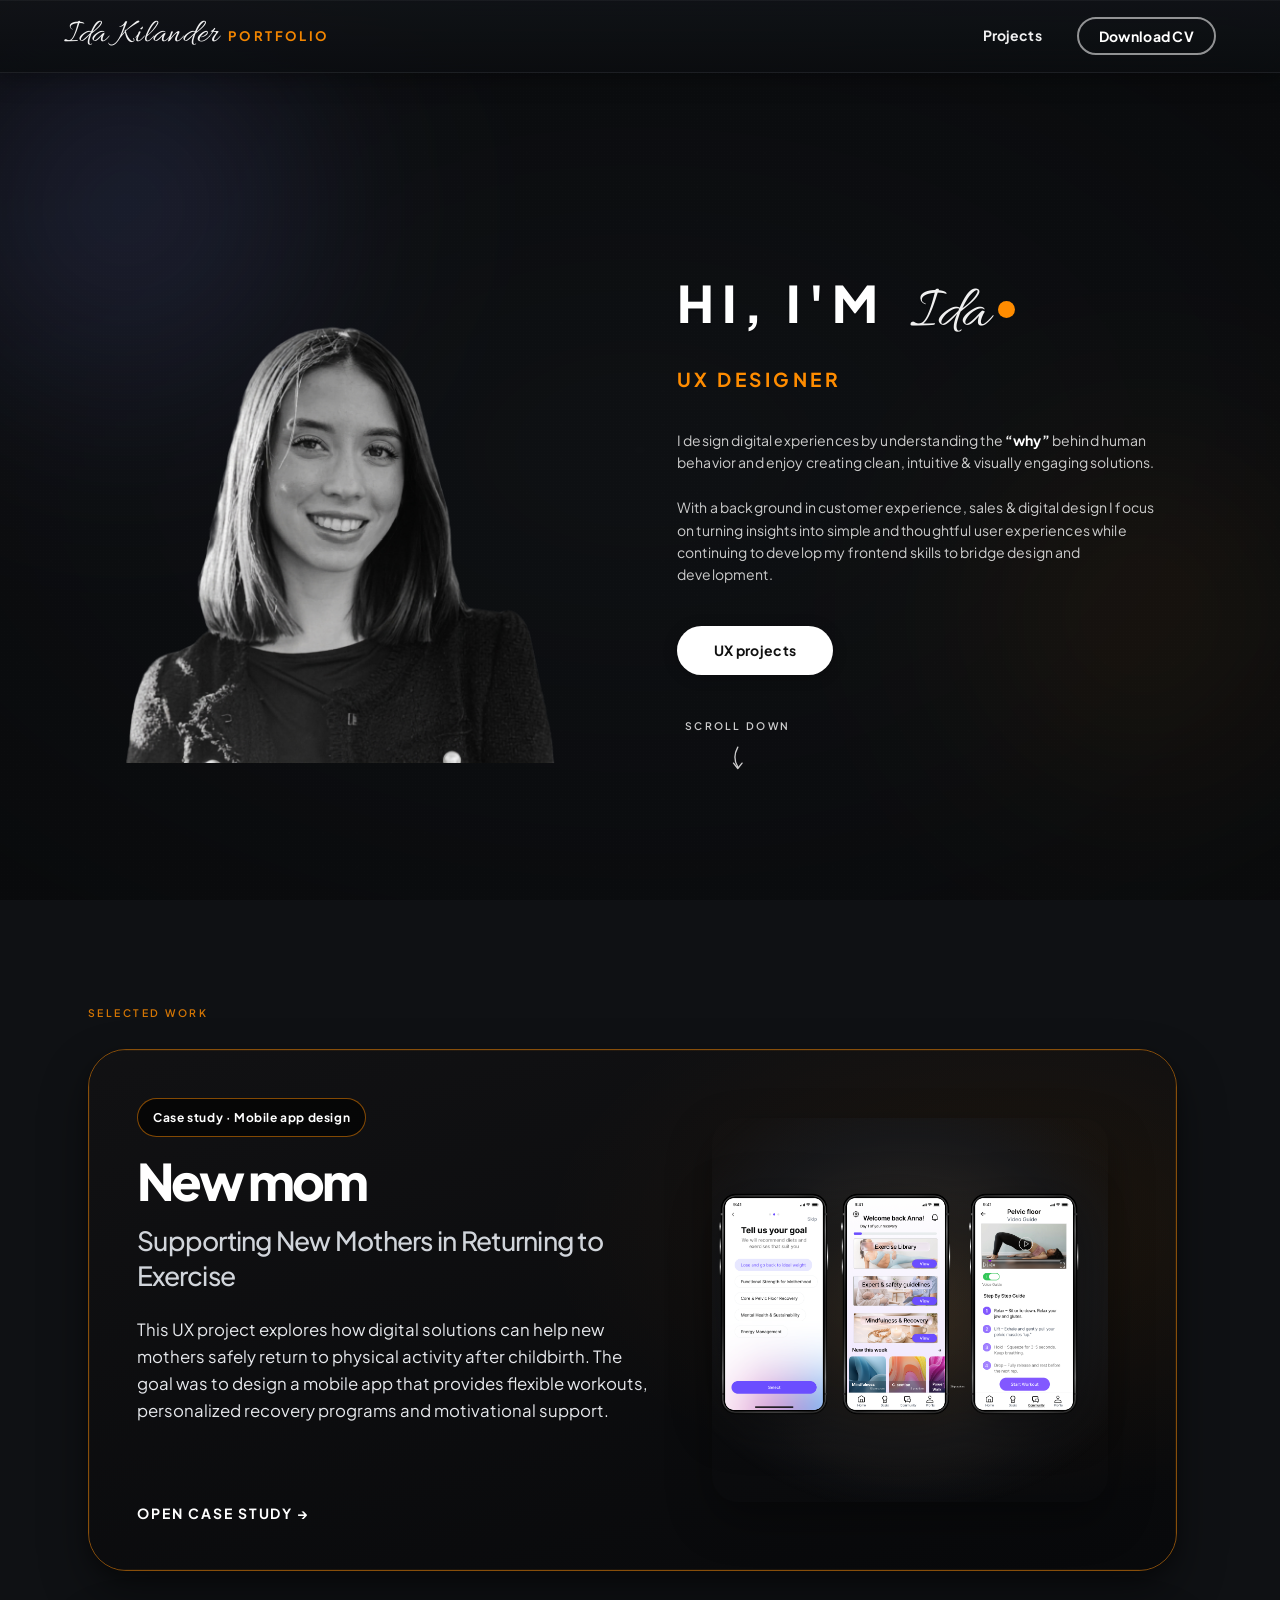
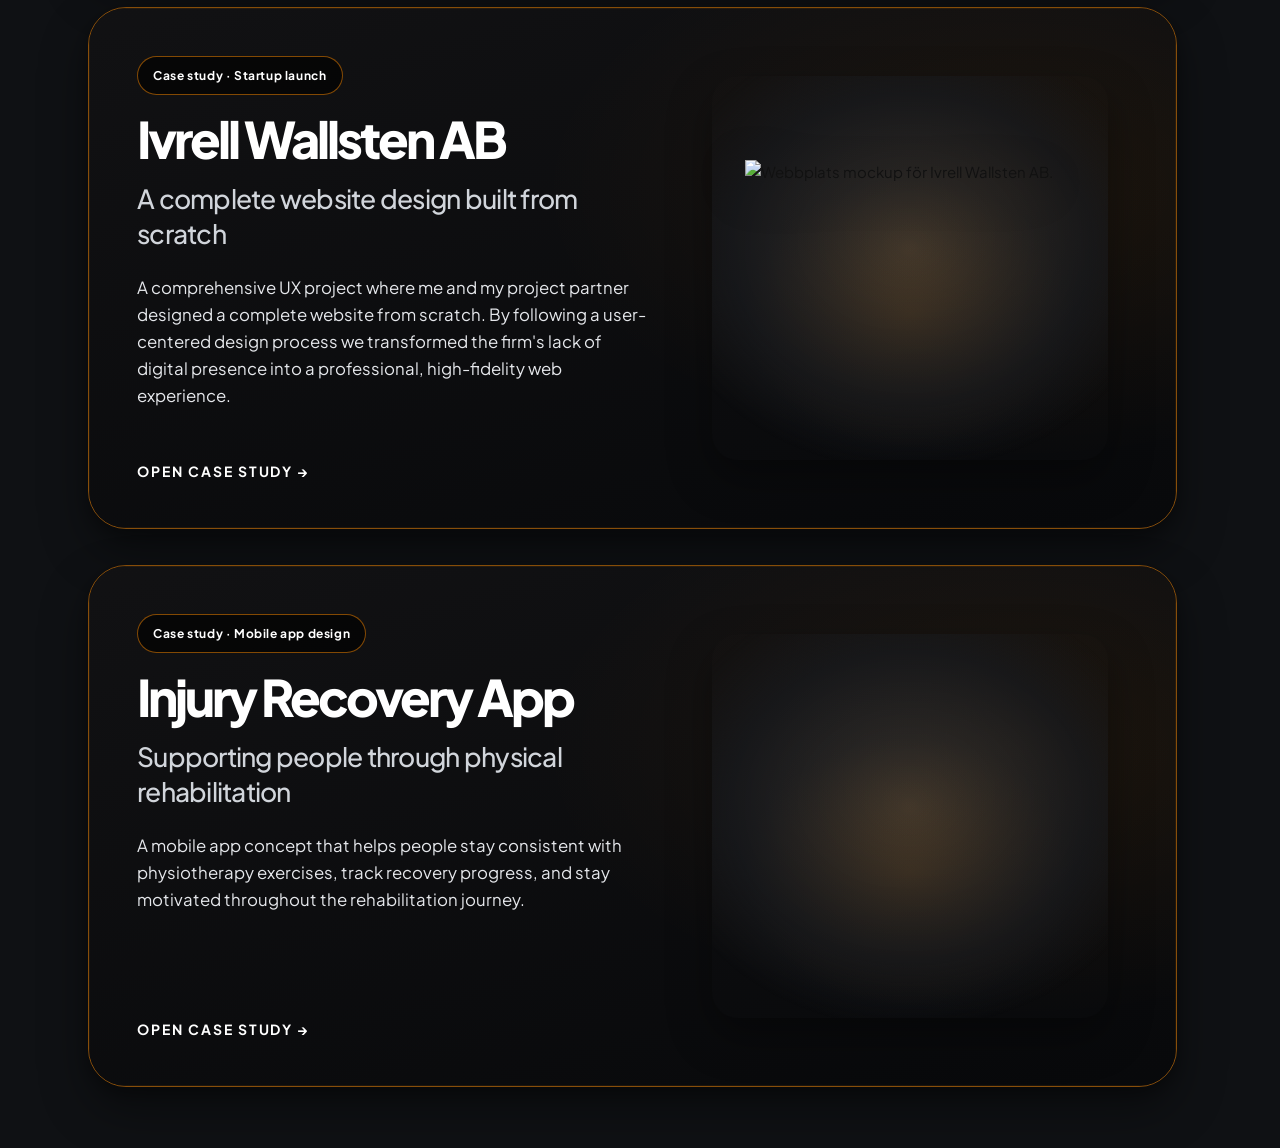
==== homepage.html @ 6184944e "Initial portfolio for GitHub Pages. Dark homepage with case studies (New Mom, Ivrell, Injury), mobil" ====
<!DOCTYPE html>
<html lang="sv" class="page-homepage">
<head>
  <meta charset="UTF-8" />
  <meta
    name="viewport"
    content="width=device-width, initial-scale=1, viewport-fit=cover"
  />
  <title>Ida Kilander — Portfolio</title>
  <link rel="preconnect" href="https://fonts.googleapis.com" />
  <link rel="preconnect" href="https://fonts.gstatic.com" crossorigin />
  <link
    href="https://fonts.googleapis.com/css2?family=Allura&family=Plus+Jakarta+Sans:ital,wght@0,400;0,500;0,600;0,700;0,800;1,400&display=swap"
    rel="stylesheet"
  />
  <style>
    :root {
      --font-sans: "Plus Jakarta Sans", system-ui, sans-serif;
      --font-script-name: "Allura", "Segoe Script", cursive;
      --signature-ink: rgba(255, 255, 255, 0.94);
      --bg-deep: #0f1114;
      --bg-panel: #14181f;
      --text: #f8fafc;
      --text-body: #cccccc;
      --text-on-dark: #e5e7eb;
      --text-on-dark-muted: #d1d5db;
      --text-muted: #b3b3b3;
      --border-subtle: rgba(255, 255, 255, 0.08);
      --accent: #818cf8;
      --accent-hover: #6366f1;
      --accent-active: #4f46e5;
      --accent-warm: #ff8c00;
      --accent-warm-rgb: 255, 140, 0;
      --accent-warm-07: rgba(var(--accent-warm-rgb), 0.07);
      --accent-warm-08: rgba(var(--accent-warm-rgb), 0.08);
      --accent-warm-12: rgba(var(--accent-warm-rgb), 0.12);
      --accent-warm-14: rgba(var(--accent-warm-rgb), 0.14);
      --accent-warm-18: rgba(var(--accent-warm-rgb), 0.18);
      --accent-warm-22: rgba(var(--accent-warm-rgb), 0.22);
      --accent-warm-25: rgba(var(--accent-warm-rgb), 0.25);
      --accent-warm-28: rgba(var(--accent-warm-rgb), 0.28);
      --accent-warm-35: rgba(var(--accent-warm-rgb), 0.35);
      --accent-warm-50: rgba(var(--accent-warm-rgb), 0.5);
      --accent-warm-55: rgba(var(--accent-warm-rgb), 0.55);
      --accent-warm-65: rgba(var(--accent-warm-rgb), 0.65);
      --accent-warm-82: rgba(var(--accent-warm-rgb), 0.82);
      --accent-warm-85: rgba(var(--accent-warm-rgb), 0.85);
      --accent-warm-92: rgba(var(--accent-warm-rgb), 0.92);
      --accent-warm-95: rgba(var(--accent-warm-rgb), 0.95);
      --nav-accent: rgba(255, 255, 255, 0.94);
      --nav-accent-hover: var(--accent-warm);
      --nav-accent-active: var(--accent-warm);
      --nav-accent-glow: var(--accent-warm-55);
      --mega-text: rgba(255, 255, 255, 0.04);
      --mega-stroke: rgba(255, 255, 255, 0.09);
      --name-size: clamp(2rem, 4.2vw, 3.15rem);
      --role-size: clamp(0.95rem, 1.65vw, 1.2rem);
      --focus-ring: var(--accent-warm);
      --focus-ring-offset: 3px;
      --page-max-width: 1440px;
      --hero-inner-max: 1200px;
      --ui-control-fs: clamp(0.875rem, 1vw, 0.9375rem);
      --ui-control-lh: 1.3;
      --ease-premium: cubic-bezier(0.25, 1, 0.5, 1);
      --transition-premium: 0.4s var(--ease-premium);
      --hero-space-title-role: clamp(1rem, 2.2vh, 1.35rem);
      --hero-space-role-body: clamp(1.75rem, 4vh, 2.5rem);
      --hero-space-body-cta: clamp(2rem, 4.5vh, 2.75rem);
      --hero-space-cta-scroll: clamp(1.75rem, 4vh, 2.35rem);
      --topbar-height: 6.5rem;
    }

    *,
    *::before,
    *::after {
      box-sizing: border-box;
    }

    * {
      font-family: var(--font-sans);
    }

    html {
      scroll-behavior: auto;
      scrollbar-gutter: stable;
      background-color: var(--bg-deep);
      overflow-x: hidden;
      -webkit-text-size-adjust: 100%;
      text-size-adjust: 100%;
    }

    img,
    picture,
    video {
      max-width: 100%;
      height: auto;
    }

    .visually-hidden {
      position: absolute;
      width: 1px;
      height: 1px;
      padding: 0;
      margin: -1px;
      overflow: hidden;
      clip: rect(0, 0, 0, 0);
      white-space: nowrap;
      border: 0;
    }

    .site-section--stub {
      min-height: 1px;
      scroll-margin-top: 1.25rem;
    }

    .site-section--stub + .site-section--stub {
      border-top: 1px solid rgba(var(--accent-warm-rgb), 0.28);
    }

    .projects-section {
      background: transparent;
      color: var(--text);
      margin-top: clamp(0.25rem, 1.5vw, 1rem);
      padding-block: clamp(0.75rem, 2vh, 1.35rem) clamp(1.75rem, 4vh, 2.75rem);
      padding-inline: 0;
      border-top: none;
      scroll-margin-top: var(--topbar-height);
      position: relative;
      z-index: 1;
      outline: none;
    }

    .projects-section:focus,
    .projects-section:focus-visible {
      outline: none;
      box-shadow: none;
    }

    .projects-section__intro {
      max-width: min(1120px, 100%);
      margin-inline: auto;
      margin-bottom: clamp(1.25rem, 2.5vw, 1.75rem);
      padding: 0;
      text-align: left;
      background: none;
      border: none;
    }

    .projects-section__label {
      margin: 0;
      font-family: var(--font-sans);
      font-size: clamp(0.65rem, 0.78vw, 0.72rem);
      font-weight: 600;
      letter-spacing: 0.24em;
      text-transform: uppercase;
      color: var(--accent-warm);
      opacity: 0.82;
    }

    .projects-section__summary {
      margin: 0;
      max-width: 36rem;
      font-family: var(--font-sans);
      font-size: clamp(0.875rem, 1.05vw, 0.98rem);
      font-weight: 400;
      line-height: 1.6;
      letter-spacing: 0.01em;
      color: var(--text-on-dark);
    }

    .projects-section__cards {
      display: flex;
      flex-direction: column;
      gap: clamp(1.5rem, 3vw, 2.25rem);
      max-width: min(1120px, 100%);
      margin-inline: auto;
    }

    .project-showcase {
      display: flex;
      width: 100%;
      max-width: none;
      margin-inline: 0;
      text-decoration: none;
      color: #111111;
      border-radius: 38px;
      overflow: hidden;
      box-sizing: border-box;
      border: 1px solid rgba(122, 31, 86, 0.22);
      box-shadow:
        0 6px 16px rgba(0, 0, 0, 0.28),
        0 22px 48px rgba(0, 0, 0, 0.38);
      transition:
        transform 0.28s ease,
        box-shadow 0.28s ease,
        border-color 0.28s ease;
    }

    .project-showcase:hover {
      transform: translateY(-5px);
      border-color: rgba(122, 31, 86, 0.38);
      box-shadow:
        0 12px 28px rgba(0, 0, 0, 0.32),
        0 32px 64px rgba(0, 0, 0, 0.45);
    }

    /* Orange kant på ytterlänken — följer hela kortets rundning */
    .project-showcase--glass {
      border: 1px solid rgba(var(--accent-warm-rgb), 0.5);
    }

    .project-showcase--glass:hover {
      border-color: rgba(var(--accent-warm-rgb), 0.92);
    }

    /* Svarta projektkort med orange kant — New mom, Injury, Ivrell */
    .project-showcase--glass .project-showcase__inner {
      background:
        linear-gradient(165deg, rgba(18, 18, 20, 0.96) 0%, rgba(8, 9, 11, 0.98) 100%);
      backdrop-filter: blur(28px) saturate(140%);
      -webkit-backdrop-filter: blur(28px) saturate(140%);
      border: none;
      box-shadow:
        0 10px 40px rgba(0, 0, 0, 0.55),
        inset 0 0 0 1px rgba(var(--accent-warm-rgb), 0.08),
        0 24px 48px rgba(0, 0, 0, 0.45);
    }

    .project-showcase--glass .project-showcase__inner::after {
      background: radial-gradient(
        ellipse 75% 90% at 85% 35%,
        rgba(var(--accent-warm-rgb), 0.07),
        transparent 58%
      );
      opacity: 1;
    }

    .project-showcase--glass .project-showcase__title {
      color: #ffffff;
      text-shadow: none;
    }

    .project-showcase--glass .project-showcase__subtitle {
      color: var(--text-on-dark-muted);
      font-weight: 500;
      line-height: 1.35;
      text-shadow: none;
    }

    .project-showcase--glass .project-showcase__copy {
      color: var(--text-on-dark);
      font-weight: 400;
      line-height: 1.6;
      text-shadow: none;
    }

    .project-showcase--glass .project-showcase__eyebrow {
      background: rgba(0, 0, 0, 0.62);
      border: 1px solid var(--accent-warm-50);
      color: #ffffff;
      font-size: clamp(0.75rem, 0.85vw, 0.8125rem);
      font-weight: 700;
      letter-spacing: 0.05em;
      padding: 0.55rem 0.95rem;
    }

    .project-showcase--glass .project-showcase__hint {
      color: #ffffff;
      text-shadow: none;
    }

    .project-showcase--glass:hover .project-showcase__inner {
      box-shadow:
        0 14px 48px rgba(0, 0, 0, 0.58),
        0 0 36px rgba(var(--accent-warm-rgb), 0.22),
        inset 0 1px 0 var(--accent-warm-14);
    }

    .project-showcase:focus-visible {
      outline: 3px solid #7a1f56;
      outline-offset: 4px;
    }

    .project-showcase--glass:focus-visible {
      outline: 3px solid var(--accent-warm);
      outline-offset: 4px;
    }

    .project-showcase__inner {
      display: grid;
      grid-template-columns: 1.08fr 0.92fr;
      gap: clamp(1.5rem, 4vw, 2.75rem);
      align-items: stretch;
      padding: clamp(1.75rem, 4.5vw, 3rem);
      background:
        linear-gradient(165deg, #fffdfb 0%, #fff5fa 45%, #fff0f6 100%);
      border: none;
      position: relative;
      isolation: isolate;
      flex: 1 1 auto;
      width: 100%;
      min-height: 520px;
      box-sizing: border-box;
    }

    .project-showcase__inner::after {
      content: "";
      position: absolute;
      inset: 0;
      background: radial-gradient(
        ellipse 65% 85% at 92% 42%,
        rgba(244, 114, 182, 0.22),
        transparent 58%
      );
      pointer-events: none;
      z-index: 0;
    }

    .project-showcase__text,
    .project-showcase__media {
      position: relative;
      z-index: 1;
      min-width: 0;
    }

    .project-showcase__text {
      display: flex;
      flex-direction: column;
      flex: 1;
      min-height: 0;
    }

    .project-showcase__media {
      display: flex;
      align-items: center;
      justify-content: center;
      position: relative;
      padding: clamp(0.75rem, 2vw, 1.25rem);
    }

    .project-showcase--glass .project-showcase__media {
      padding:
        clamp(1.15rem, 2.5vw, 1.65rem)
        clamp(1.85rem, 4.5vw, 2.85rem)
        clamp(1.65rem, 4vw, 2.35rem)
        clamp(1rem, 2.5vw, 1.5rem);
    }

    /* Ljus platta bakom mockups så telefonbilder syns tydligare */
    .project-showcase__media::before {
      content: "";
      position: absolute;
      inset: 4px;
      border-radius: clamp(20px, 4vw, 28px);
      background:
        radial-gradient(
          ellipse 85% 75% at 50% 48%,
          rgba(255, 255, 255, 0.22) 0%,
          rgba(255, 255, 255, 0.06) 48%,
          transparent 72%
        ),
        radial-gradient(
          ellipse 55% 45% at 50% 58%,
          rgba(var(--accent-warm-rgb), 0.12),
          transparent 68%
        );
      box-shadow: 0 16px 40px rgba(0, 0, 0, 0.14);
      pointer-events: none;
      z-index: 0;
    }

    .project-showcase--glass .project-showcase__media::before {
      inset: clamp(12px, 2.2vw, 20px);
      border-radius: clamp(18px, 3.5vw, 26px);
      background:
        radial-gradient(
          ellipse 88% 78% at 50% 45%,
          rgba(255, 255, 255, 0.12) 0%,
          rgba(24, 26, 30, 0.72) 52%,
          transparent 74%
        ),
        radial-gradient(
          ellipse 60% 50% at 50% 62%,
          rgba(var(--accent-warm-rgb), 0.14),
          transparent 70%
        );
      box-shadow: 0 18px 44px rgba(0, 0, 0, 0.35);
    }

    .project-showcase__eyebrow {
      display: inline-flex;
      align-items: center;
      align-self: flex-start;
      width: fit-content;
      max-width: 100%;
      gap: 8px;
      padding: 9px 14px;
      border-radius: 999px;
      background: rgba(15, 15, 15, 0.06);
      border: 1px solid rgba(15, 15, 15, 0.1);
      color: #111111;
      font-size: 0.78rem;
      font-weight: 800;
      letter-spacing: 0.02em;
      margin-bottom: 18px;
      flex-shrink: 0;
    }

    .project-showcase__title {
      margin: 0 0 clamp(0.55rem, 1.2vw, 0.75rem);
      font-size: clamp(2rem, 4.2vw, 3.15rem);
      font-weight: 800;
      letter-spacing: -0.06em;
      line-height: 1.05;
      color: #111111;
    }

    .project-showcase--glass .project-showcase__title {
      margin-bottom: clamp(0.65rem, 1.4vw, 0.9rem);
    }

    .project-showcase__subtitle {
      margin: 0 0 clamp(1.15rem, 2.5vw, 1.45rem);
      font-size: clamp(1.1rem, 2.1vw, 1.65rem);
      font-weight: 500;
      letter-spacing: -0.028em;
      line-height: 1.35;
      color: #111111;
      max-width: min(28em, 100%);
    }

    .project-showcase__copy {
      margin: 0 0 1.35rem;
      font-size: clamp(0.94rem, 1.35vw, 1.05rem);
      line-height: 1.6;
      color: #111111;
      max-width: 38em;
    }

    .project-showcase__hint {
      display: inline-flex;
      align-items: center;
      gap: 0.35rem;
      font-size: var(--ui-control-fs);
      line-height: var(--ui-control-lh);
      font-weight: 700;
      letter-spacing: 0.14em;
      text-transform: uppercase;
      color: #7a1f56;
      margin-top: auto;
      padding-top: 0.75rem;
    }

    .project-showcase__media img {
      display: block;
      position: relative;
      z-index: 1;
      width: auto;
      height: auto;
      max-width: min(100%, 400px);
      max-height: 340px;
      margin-inline: auto;
      object-fit: contain;
      filter: drop-shadow(0 10px 24px rgba(0, 0, 0, 0.35));
    }

    .project-showcase--glass .project-showcase__media img {
      max-width: min(100%, 360px);
      max-height: min(320px, 52vh);
    }

    body {
      margin: 0;
      min-height: 100vh;
      background-color: var(--bg-deep);
      color: var(--text-body);
      font-size: 15px;
      font-weight: 400;
      line-height: 1.65;
      overflow-x: hidden;
      -webkit-font-smoothing: antialiased;
      padding: 24px;
    }

    p {
      font-weight: 400;
      color: var(--text-body);
    }

    .ambient-bg {
      position: fixed;
      inset: 0;
      z-index: 0;
      pointer-events: none;
      overflow: hidden;
    }

    .ambient-bg__noise {
      position: absolute;
      inset: 0;
      opacity: 0.075;
      background-image:
        radial-gradient(rgba(255, 255, 255, 0.12) 0.55px, transparent 0.7px),
        radial-gradient(rgba(255, 255, 255, 0.08) 0.45px, transparent 0.6px);
      background-size: 3px 3px, 5px 5px;
      background-position: 0 0, 1px 2px;
    }

    .ambient-bg__grid {
      position: absolute;
      inset: 0;
      opacity: 0.12;
      background-image: radial-gradient(rgba(255, 255, 255, 0.035) 0.85px, transparent 1px);
      background-size: 34px 34px;
      animation: grid-drift 90s linear infinite;
    }

    @keyframes grid-drift {
      0% {
        background-position: 0 0;
      }
      100% {
        background-position: 34px 34px;
      }
    }

    .ambient-bg__vignette {
      position: absolute;
      inset: 0;
      background: radial-gradient(ellipse 90% 80% at 50% 50%, transparent 0%, rgba(0, 0, 0, 0.45) 100%);
    }

    .ambient-bg__float {
      position: absolute;
      pointer-events: none;
      border-radius: 50%;
      filter: blur(72px);
      opacity: 0.38;
      mix-blend-mode: screen;
      will-change: transform;
    }

    .ambient-bg__float--1 {
      width: min(48vw, 560px);
      height: min(48vw, 560px);
      top: -8%;
      left: -12%;
      background: radial-gradient(circle, rgba(129, 140, 248, 0.45) 0%, transparent 72%);
      animation: ambient-float-a 22s ease-in-out infinite;
    }

    .ambient-bg__float--2 {
      width: min(42vw, 480px);
      height: min(42vw, 480px);
      bottom: 5%;
      right: -8%;
      background: radial-gradient(circle, rgba(var(--accent-warm-rgb), 0.18) 0%, transparent 72%);
      animation: ambient-float-b 26s ease-in-out infinite;
      animation-delay: -11s;
    }

    @keyframes ambient-float-a {
      0%, 100% {
        transform: translate3d(0, 0, 0) scale(1);
      }
      50% {
        transform: translate3d(4%, 6%, 0) scale(1.06);
      }
    }

    @keyframes ambient-float-b {
      0%, 100% {
        transform: translate3d(0, 0, 0) scale(1.05);
      }
      50% {
        transform: translate3d(-5%, -4%, 0) scale(1);
      }
    }

    .layout {
      position: relative;
      z-index: 1;
      display: block;
      width: 100%;
      max-width: min(var(--page-max-width), 100%);
      min-height: 100dvh;
      margin-inline: auto;
      padding-top: var(--topbar-height);
    }

    .topbar {
      position: fixed;
      top: 0;
      left: 0;
      right: 0;
      width: 100%;
      z-index: 120;
      background: linear-gradient(
        180deg,
        rgba(17, 19, 23, 0.92) 0%,
        rgba(11, 13, 16, 0.88) 100%
      );
      border-bottom: 1px solid rgba(255, 255, 255, 0.055);
      box-shadow:
        inset 0 1px 0 rgba(255, 255, 255, 0.045),
        0 4px 24px rgba(0, 0, 0, 0.35);
      backdrop-filter: blur(22px) saturate(175%);
      -webkit-backdrop-filter: blur(22px) saturate(175%);
    }

    .topbar-inner {
      width: 100%;
      max-width: var(--page-max-width);
      margin-inline: auto;
      padding: 1.05rem clamp(1.5rem, 6vw, 6.5rem);
      display: flex;
      align-items: center;
      justify-content: space-between;
      gap: clamp(1rem, 3vw, 2.5rem);
      min-height: 4.35rem;
    }

    .brand {
      display: inline-flex;
      align-items: baseline;
      gap: 0.5rem;
      flex-wrap: wrap;
      row-gap: 0.15rem;
      font-size: 1rem;
      letter-spacing: -0.01em;
      text-decoration: none;
      color: rgba(255, 255, 255, 0.92);
      transition:
        opacity 0.35s cubic-bezier(0.4, 0, 0.2, 1),
        filter 0.35s cubic-bezier(0.4, 0, 0.2, 1);
    }

    .brand:hover {
      opacity: 0.94;
      filter: brightness(1.03);
    }

    .brand-name {
      font-family: "Allura", "Segoe Script", cursive;
      font-size: clamp(1.65rem, 3.8vw, 2.1rem);
      line-height: 1;
      font-weight: 400;
      letter-spacing: 0.02em;
      color: var(--signature-ink);
    }

    .brand-portfolio {
      font-family: var(--font-sans);
      font-size: clamp(0.72rem, 1.1vw, 0.82rem);
      font-weight: 700;
      text-transform: uppercase;
      letter-spacing: 0.18em;
      color: var(--accent-warm);
      opacity: 0.95;
    }

    .topbar-nav {
      display: flex;
      align-items: center;
      gap: clamp(1rem, 2.5vw, 2.25rem);
      flex-wrap: wrap;
      justify-content: flex-end;
    }

    .topbar-nav a {
      position: relative;
      font-family: var(--font-sans);
      font-size: var(--ui-control-fs);
      font-weight: 700;
      line-height: var(--ui-control-lh);
      letter-spacing: 0.01em;
      text-transform: none;
      text-decoration: none;
      color: var(--nav-accent);
      background: transparent;
      padding: 0.55rem 0.2rem 0.62rem;
      border-radius: 0;
      transition:
        color 0.38s cubic-bezier(0.4, 0, 0.2, 1),
        text-shadow 0.38s cubic-bezier(0.4, 0, 0.2, 1),
        transform 0.28s cubic-bezier(0.4, 0, 0.2, 1);
    }

    .topbar-nav a::after {
      content: "";
      position: absolute;
      left: 0;
      right: 0;
      bottom: 0.2rem;
      height: 1px;
      background: linear-gradient(
        90deg,
        transparent 0%,
        var(--accent-warm-50) 22%,
        var(--accent-warm-95) 50%,
        var(--accent-warm-50) 78%,
        transparent 100%
      );
      box-shadow: 0 0 10px var(--accent-warm-25);
      opacity: 0;
      transform: scaleX(0.2);
      transform-origin: center;
      transition:
        opacity 0.38s cubic-bezier(0.4, 0, 0.2, 1),
        transform 0.38s cubic-bezier(0.4, 0, 0.2, 1),
        box-shadow 0.38s cubic-bezier(0.4, 0, 0.2, 1),
        background 0.38s cubic-bezier(0.4, 0, 0.2, 1);
      pointer-events: none;
    }

    .topbar-nav a:hover {
      color: var(--nav-accent-hover);
      text-shadow:
        0 0 18px var(--nav-accent-glow),
        0 0 36px var(--accent-warm-28);
      background: transparent;
    }

    .topbar-nav a:hover::after {
      opacity: 1;
      transform: scaleX(1);
      background: linear-gradient(
        90deg,
        transparent 0%,
        var(--accent-warm-95) 18%,
        var(--accent-warm) 50%,
        var(--accent-warm-95) 82%,
        transparent 100%
      );
      box-shadow:
        0 0 14px var(--accent-warm-65),
        0 0 28px var(--accent-warm-35);
    }

    .topbar-nav a:active {
      color: var(--nav-accent-active);
      transform: translateY(0.5px);
      text-shadow:
        0 0 14px var(--accent-warm-55),
        0 0 26px var(--accent-warm-22);
    }

    .topbar-nav a:active::after {
      opacity: 0.92;
      transform: scaleX(0.96);
    }

    .topbar-nav a:focus-visible {
      outline: 2px solid var(--accent-warm-65);
      outline-offset: 4px;
      color: var(--nav-accent-hover);
      text-shadow:
        0 0 16px var(--nav-accent-glow),
        0 0 32px var(--accent-warm-22);
    }

    .topbar-nav a:focus-visible::after {
      opacity: 1;
      transform: scaleX(1);
      background: linear-gradient(
        90deg,
        transparent 0%,
        var(--accent-warm-95) 18%,
        var(--accent-warm) 50%,
        var(--accent-warm-95) 82%,
        transparent 100%
      );
      box-shadow:
        0 0 14px var(--accent-warm-65),
        0 0 28px var(--accent-warm-35);
    }

    .topbar-nav a.btn-primary.btn-primary--outline {
      padding: 0.5rem 1.25rem;
      font-size: var(--ui-control-fs);
      line-height: var(--ui-control-lh);
      letter-spacing: 0.02em;
      border-radius: 999px;
      border: 2px solid rgba(255, 255, 255, 0.55);
      background: transparent;
      color: #ffffff;
      box-shadow: none;
      text-shadow: none;
      transition:
        background var(--transition-premium),
        color var(--transition-premium),
        border-color var(--transition-premium),
        box-shadow var(--transition-premium),
        transform var(--transition-premium);
    }

    .topbar-nav a.btn-primary.btn-primary--outline::after {
      display: none;
    }

    .topbar-nav a.btn-primary.btn-primary--outline:hover {
      color: #ffffff;
      text-shadow: none;
      background: rgba(255, 255, 255, 0.08);
      border-color: var(--accent-warm);
      box-shadow: 0 4px 20px rgba(0, 0, 0, 0.2);
      transform: translateY(-1px);
    }

    .topbar-nav a.btn-primary.btn-primary--outline:active {
      color: #ffffff;
      text-shadow: none;
      transform: translateY(0);
    }

    .topbar-nav a.btn-primary.btn-primary--outline:focus-visible {
      color: #ffffff;
      text-shadow: none;
      outline: 3px solid var(--accent-warm);
      outline-offset: 3px;
    }

    #about {
      scroll-margin-top: var(--topbar-height);
    }

    .hero-copy .hero-about {
      margin: 0;
      padding: 0;
    }

    .main {
      position: relative;
      z-index: 1;
      display: flex;
      flex-direction: column;
      min-height: 100dvh;
      min-width: 0;
      padding: clamp(2rem, 4vh, 3.25rem) 0 0;
      margin: 0;
    }

    .hero {
      position: relative;
      z-index: 1;
      width: 100%;
      min-height: calc(100dvh - 4rem);
      overflow: visible;
    }

    .hero .reveal-on-scroll {
      transition:
        opacity 0.7s var(--ease-premium),
        transform 0.7s var(--ease-premium);
    }

    .hero-inner {
      max-width: var(--hero-inner-max);
      margin: 0 auto;
      width: 100%;
      display: grid;
      grid-template-columns: 1fr 1fr;
      align-items: center;
      column-gap: clamp(2rem, 5vw, 3.5rem);
      min-height: min(88vh, 820px);
      padding-block: clamp(1.5rem, 4vh, 3rem);
    }

    .hero-visual,
    .hero-photo-stack {
      position: relative;
      display: flex;
      align-items: center;
      justify-content: center;
      width: 100%;
      align-self: center;
    }

    .hero-photo-mask {
      position: relative;
      display: inline-block;
      max-width: 100%;
      line-height: 0;
      animation: hero-portrait-float 10s ease-in-out infinite;
      will-change: transform;
    }

    .hero-photo {
      display: block;
      max-width: 100%;
      width: auto;
      height: auto;
      max-height: min(72vh, 640px);
      object-fit: contain;
      object-position: center center;
      transform-origin: center center;
      transition: transform var(--transition-premium), filter var(--transition-premium);
      backface-visibility: hidden;
    }

    .hero-visual:hover .hero-photo {
      transform: scale(1.02);
      filter: brightness(1.03);
    }

    .hero-copy {
      position: relative;
      z-index: 3;
      align-self: center;
      display: flex;
      flex-direction: column;
      justify-content: center;
      align-items: flex-start;
      width: 100%;
      padding: clamp(2rem, 5vh, 3.25rem) clamp(0.25rem, 2vw, 1rem);
      text-align: left;
    }

    .hero-title {
      margin: 0 0 var(--hero-space-title-role);
      font-size: var(--name-size);
      font-weight: 800;
      letter-spacing: 0.15em;
      text-transform: uppercase;
      color: #ffffff;
      line-height: 1.08;
      text-shadow: 0 1px 2px rgba(0, 0, 0, 0.35);
    }

    .hero-title-name {
      font-family: var(--font-script-name);
      font-weight: 400;
      font-style: normal;
      letter-spacing: 0.02em;
      text-transform: none;
      font-size: 1.2em;
      line-height: 1.05;
      vertical-align: -0.04em;
      margin-left: 0.5rem;
      color: var(--signature-ink);
    }

    .hero-role {
      margin: 0 0 var(--hero-space-role-body);
      font-size: var(--role-size);
      font-weight: 700;
      letter-spacing: 0.18em;
      text-transform: uppercase;
      color: var(--accent-warm);
      line-height: 1.35;
      transition: color var(--transition-premium), text-shadow var(--transition-premium), filter var(--transition-premium);
    }

    .accent-dot {
      display: inline-block;
      vertical-align: middle;
      width: 0.34em;
      height: 0.34em;
      margin-left: 0.15em;
      background-color: var(--accent-warm);
      border-radius: 50%;
      transform-origin: center;
      animation: accent-dot-pulse 9s ease-in-out infinite;
      flex-shrink: 0;
    }

    @keyframes accent-dot-pulse {
      0%, 100% {
        transform: scale(1);
        opacity: 0.9;
        box-shadow: 0 0 0 rgba(var(--accent-warm-rgb), 0);
      }
      50% {
        transform: scale(1.025);
        opacity: 1;
        box-shadow: 0 0 5px rgba(var(--accent-warm-rgb), 0.18);
      }
    }

    @keyframes hero-portrait-float {
      0%, 100% {
        transform: translateY(0);
      }
      50% {
        transform: translateY(-8px);
      }
    }

    .hero-role.reveal-visible {
      animation: role-line-glow 6s ease-in-out infinite;
    }

    @keyframes role-line-glow {
      0%, 100% {
        text-shadow: 0 0 0 rgba(var(--accent-warm-rgb), 0);
        filter: brightness(1);
      }
      50% {
        text-shadow: 0 0 28px rgba(var(--accent-warm-rgb), 0.28);
        filter: brightness(1.04);
      }
    }

    .hero-copy .lead {
      margin: 0 0 var(--hero-space-body-cta);
      max-width: 38em;
      color: var(--text-body);
      font-size: clamp(0.875rem, 0.98vw, 0.975rem);
      font-weight: 400;
      line-height: 1.6;
      letter-spacing: 0.01em;
    }

    .hero-copy .lead strong {
      color: #ffffff;
      font-weight: 700;
      transition: color var(--transition-premium);
    }

    .cta-row {
      --cta-pad-y: 0.9rem;
      --cta-fs: var(--ui-control-fs);
      --cta-lh: var(--ui-control-lh);
      --cta-btn-height: calc(var(--cta-pad-y) * 2 + var(--cta-fs) * var(--cta-lh));
      display: flex;
      flex-wrap: wrap;
      align-items: flex-end;
      justify-content: flex-start;
      width: 100%;
      gap: 1.25rem 2rem;
      margin: 0;
    }

    .btn-primary {
      display: inline-block;
      padding: var(--cta-pad-y) 2.25rem;
      background: #ffffff;
      color: #111111;
      font-family: var(--font-sans);
      font-size: var(--cta-fs);
      line-height: var(--cta-lh);
      font-weight: 700;
      letter-spacing: 0.02em;
      text-decoration: none;
      text-transform: none;
      border-radius: 999px;
      border: 1px solid rgba(255, 255, 255, 0.45);
      box-shadow: 0 2px 14px rgba(0, 0, 0, 0.25);
      transition:
        background var(--transition-premium),
        color var(--transition-premium),
        border-color var(--transition-premium),
        box-shadow var(--transition-premium),
        transform var(--transition-premium);
    }

    .hero-copy .btn-primary:hover {
      transform: translateY(-2px) scale(1.03);
      background: var(--accent-warm);
      color: #111111;
      border-color: var(--accent-warm-85);
      box-shadow:
        0 8px 28px rgba(0, 0, 0, 0.32),
        0 0 0 1px var(--accent-warm-35),
        0 0 32px var(--accent-warm-22);
    }

    .btn-primary:hover {
      transform: translateY(-1px) scale(1.05);
      background: var(--accent-warm);
      color: #111111;
      border-color: var(--accent-warm-85);
      box-shadow:
        0 6px 24px rgba(0, 0, 0, 0.3),
        0 0 0 1px var(--accent-warm-35),
        0 0 28px var(--accent-warm-25);
    }

    .btn-primary:focus-visible {
      outline: 3px solid var(--accent-warm);
      outline-offset: 3px;
    }

    .btn-primary.btn-primary--outline {
      background: transparent;
      color: #ffffff;
      border: 2px solid rgba(255, 255, 255, 0.55);
      box-shadow: none;
    }

    .btn-primary.btn-primary--outline:hover {
      transform: translateY(-1px) scale(1.05);
      background: rgba(255, 255, 255, 0.08);
      color: #ffffff;
      border-color: var(--accent-warm);
      box-shadow: 0 4px 20px rgba(0, 0, 0, 0.2);
    }

    .btn-primary.btn-primary--outline:focus-visible {
      outline: 3px solid var(--accent-warm);
      outline-offset: 3px;
    }

    .hero-scroll-hint {
      display: inline-flex;
      flex-direction: column;
      align-items: center;
      gap: 0.65rem;
      margin-top: var(--hero-space-cta-scroll);
      padding: 0.35rem 0.5rem;
      text-decoration: none;
      color: var(--text-body);
      transition:
        color var(--transition-premium),
        opacity var(--transition-premium);
    }

    .hero-scroll-hint:hover {
      color: #ffffff;
    }

    .hero-scroll-hint:hover .hero-scroll-hint__label {
      letter-spacing: 0.26em;
    }

    .hero-scroll-hint:focus-visible {
      outline: 2px solid var(--accent-warm);
      outline-offset: 6px;
      border-radius: 8px;
      color: #ffffff;
    }

    .hero-scroll-hint__label {
      font-family: var(--font-sans);
      font-size: clamp(0.65rem, 0.75vw, 0.72rem);
      font-weight: 600;
      letter-spacing: 0.22em;
      text-transform: uppercase;
      transition: letter-spacing var(--transition-premium), color var(--transition-premium);
    }

    .hero-scroll-hint__motion {
      display: block;
      line-height: 0;
      animation: hero-scroll-hint-bounce 2.4s cubic-bezier(0.45, 0, 0.55, 1) infinite;
      will-change: transform;
    }

    .hero-scroll-hint__icon {
      display: block;
      width: 1.35rem;
      height: auto;
    }

    @keyframes hero-scroll-hint-bounce {
      0%, 100% {
        transform: translateY(0);
        opacity: 0.92;
      }
      50% {
        transform: translateY(5px);
        opacity: 1;
      }
    }

    .reveal-on-scroll {
      opacity: 0;
      transform: translateY(20px);
      transition: opacity 0.6s ease, transform 0.6s ease;
      will-change: opacity, transform;
    }

    .reveal-on-scroll.reveal-visible {
      opacity: 1;
      transform: translateY(0);
    }

    .reveal-on-scroll.reveal-delay-1 {
      transition-delay: 0s;
    }

    .reveal-on-scroll.reveal-delay-2 {
      transition-delay: 0.12s;
    }

    .reveal-on-scroll.reveal-delay-3 {
      transition-delay: 0.26s;
    }

    .reveal-on-scroll.reveal-delay-4 {
      transition-delay: 0.4s;
    }

    .reveal-on-scroll.reveal-delay-5 {
      transition-delay: 0.52s;
    }

    .projects-section .reveal-on-scroll {
      transition-duration: 0.55s;
    }

    @media (prefers-reduced-motion: reduce) {
      .ambient-bg__float,
      .ambient-bg__float--1,
      .ambient-bg__float--2 {
        animation: none !important;
        opacity: 0.22;
      }

      .ambient-bg__grid {
        animation: none;
      }

      .hero-photo-mask {
        animation: none;
      }

      .hero-role.reveal-visible {
        animation: none;
        text-shadow: none;
        filter: none;
      }

      .accent-dot {
        animation: none;
        opacity: 1;
      }

      .hero-scroll-hint__motion {
        animation: none;
      }

      .hero-visual:hover .hero-photo {
        transform: none;
        filter: none;
      }

      .reveal-on-scroll.reveal-delay-1,
      .reveal-on-scroll.reveal-delay-2,
      .reveal-on-scroll.reveal-delay-3,
      .reveal-on-scroll.reveal-delay-4,
      .reveal-on-scroll.reveal-delay-5 {
        transition-delay: 0s !important;
      }

      .project-showcase:hover {
        transform: none;
      }

      .topbar-nav a,
      .topbar-nav a::after {
        transition-duration: 0.01ms !important;
      }

      .topbar-nav a:hover,
      .topbar-nav a:focus-visible {
        text-shadow: none;
      }

      .topbar-nav a:hover::after,
      .topbar-nav a:focus-visible::after {
        box-shadow: none;
      }
    }

    @media (max-width: 900px) {
      :root {
        --topbar-height: 5.25rem;
      }

      .layout { max-width: none; }
      .topbar-inner {
        flex-direction: row;
        align-items: center;
        justify-content: space-between;
        text-align: left;
        padding-top: 0.85rem;
        padding-bottom: 0.85rem;
        min-height: auto;
        gap: 0.75rem;
      }

      .brand {
        justify-content: flex-start;
        align-items: center;
        flex: 1 1 auto;
        min-width: 0;
        min-height: 44px;
        gap: 0.35rem;
        padding-block: 0.25rem;
      }

      .brand-name {
        font-size: 1.25rem;
        line-height: 1.25;
      }

      .brand-portfolio {
        font-size: 14px;
        line-height: 1.25;
        letter-spacing: 0.14em;
      }

      .topbar-nav {
        width: auto;
        flex: 0 0 auto;
        justify-content: flex-end;
        align-items: center;
        flex-wrap: nowrap;
        gap: 0;
      }

      .topbar-nav a[href="#work"] {
        display: none !important;
      }

      .topbar-nav a.download-cv {
        display: inline-flex !important;
        align-items: center;
        justify-content: center;
        min-height: auto;
        min-width: auto;
        padding: 0.5rem 1rem;
        font-size: var(--ui-control-fs);
        line-height: var(--ui-control-lh);
        font-weight: 700;
      }
      .main {
        padding-top: 0.5rem;
        padding-bottom: 0;
      }
      .hero-inner { grid-template-columns: 1fr; min-height: auto; row-gap: clamp(1rem, 3vh, 2rem); }
      .hero-visual { min-height: auto; max-height: min(42vh, 320px); overflow: hidden; }
      .hero-photo { max-height: min(42vh, 320px); object-position: top center; }
      .hero { min-height: auto; }
      .hero-copy {
        justify-content: center;
        align-items: center;
        align-self: stretch;
        max-width: none;
        width: 100%;
        margin-inline: 0;
        padding: clamp(2rem, 5vh, 3rem) 0 clamp(2.25rem, 6vh, 3.5rem);
        text-align: center;
      }
      .hero-copy .lead {
        margin-left: auto;
        margin-right: auto;
      }
      .cta-row {
        display: block;
        width: 100%;
        max-width: none;
        justify-content: stretch;
      }

      .cta-row .btn-primary {
        display: block;
        width: 100%;
        box-sizing: border-box;
      }
      .hero-scroll-hint {
        margin-inline: auto;
        margin-top: 1.5rem;
      }

      .project-showcase__inner {
        grid-template-columns: 1fr;
        min-height: auto;
        align-items: stretch;
      }

      .project-showcase__text {
        flex: none;
      }

      .project-showcase__title {
        margin-top: 0.85rem;
      }

      .project-showcase__hint {
        margin-top: 0.5rem;
        padding-top: 0.85rem;
        padding-bottom: 1.15rem;
      }

      .project-showcase__media {
        order: -1;
      }

      .project-showcase__media {
        padding: clamp(1rem, 4vw, 1.75rem) clamp(0.75rem, 4vw, 1.5rem);
      }

      .project-showcase--glass .project-showcase__media {
        padding:
          clamp(1.25rem, 4vw, 1.75rem)
          clamp(1.25rem, 5vw, 2rem)
          clamp(1.5rem, 5vw, 2.25rem)
          clamp(1rem, 4vw, 1.5rem);
      }

      .project-showcase__media::before {
        inset: -4px 8px 12px;
        border-radius: 24px;
        opacity: 1;
      }

      .project-showcase--glass .project-showcase__media::before {
        inset: clamp(10px, 3vw, 16px);
      }

      .project-showcase__media img {
        max-width: min(100%, 340px);
        max-height: min(280px, 45vh);
        filter: drop-shadow(0 14px 28px rgba(0, 0, 0, 0.5));
      }
    }

    @media (max-width: 480px) {
      .project-showcase {
        border-radius: 28px;
      }

      .project-showcase__inner {
        padding: clamp(1.25rem, 4vw, 2rem);
      }
    }
  </style>
  <link rel="stylesheet" href="homepage-mobile.css" />
</head>
<body class="page-homepage">
  <div class="ambient-bg" aria-hidden="true">
    <div class="ambient-bg__noise"></div>
    <div class="ambient-bg__grid"></div>
    <div class="ambient-bg__vignette"></div>
    <div class="ambient-bg__float ambient-bg__float--1"></div>
    <div class="ambient-bg__float ambient-bg__float--2"></div>
  </div>

  <header class="topbar">
    <div class="topbar-inner">
      <a class="brand" href="#home" aria-label="Till toppen av startsidan">
        <span class="brand-name">Ida Kilander</span>
        <span class="brand-portfolio">Portfolio</span>
      </a>
      <nav class="topbar-nav" aria-label="Main navigation">
        <a href="#work">Projects</a>
        <a
          class="btn-primary btn-primary--outline js-cv-download download-cv"
          href="./Ida-Kilander-CV-2.pdf"
          download="Ida-Kilander-CV-2.pdf"
          aria-label="Download CV. Sparar PDF-filen på din enhet."
        >Download CV</a>
      </nav>
    </div>
  </header>

  <div class="layout">
    <main class="main" id="home">
      <section class="hero" aria-labelledby="hero-title">
        <div class="hero-inner">
          <div class="hero-visual">
            <div class="hero-photo-stack">
              <div class="hero-photo-mask">
                <img
                  class="hero-photo"
                  src="ida.png"
                  alt="Professionellt porträtt av Ida Kilander, UI/UX-designer."
                  width="800"
                  height="1000"
                />
              </div>
            </div>
          </div>
          <div class="hero-copy">
            <h1 class="hero-title reveal-on-scroll reveal-delay-1" id="hero-title">
              <span class="hero-title-intro">HI, I'M</span>
              <span class="hero-title-name" lang="en">Ida</span><span class="accent-dot" aria-hidden="true"></span>
            </h1>
            <h2 class="hero-role reveal-on-scroll reveal-delay-2">UX DESIGNER</h2>
            <section id="about" class="hero-about" aria-labelledby="about-heading">
              <h3 id="about-heading" class="visually-hidden">Om mig</h3>
              <p class="lead reveal-on-scroll reveal-delay-3">
                I design digital experiences by understanding the <strong>&ldquo;why&rdquo;</strong> behind human behavior and enjoy creating clean, intuitive &amp; visually engaging solutions.
                <span class="hero-lead-continuation">
                  <br /><br />
                  With a background in customer experience, sales &amp; digital design I focus on turning insights into simple and thoughtful user experiences while continuing to develop my frontend skills to bridge design and development.
                </span>
              </p>
            </section>
            <div class="cta-row reveal-on-scroll reveal-delay-4">
              <a class="btn-primary" href="#work">UX projects</a>
            </div>
            <a
              class="hero-scroll-hint reveal-on-scroll reveal-delay-5"
              href="#work"
              aria-label="Scroll down to projects"
            >
              <span class="hero-scroll-hint__label">Scroll down</span>
              <span class="hero-scroll-hint__motion" aria-hidden="true">
                <svg
                  class="hero-scroll-hint__icon"
                  viewBox="0 0 24 36"
                  width="24"
                  height="36"
                  fill="none"
                  xmlns="http://www.w3.org/2000/svg"
                >
                  <path
                    d="M12 3.5Q5.5 15.5 12 25.5"
                    stroke="currentColor"
                    stroke-width="1.5"
                    stroke-linecap="round"
                  />
                  <path
                    d="M7.25 21.25L12 27.25L16.75 21.25"
                    stroke="currentColor"
                    stroke-width="1.5"
                    stroke-linecap="round"
                    stroke-linejoin="round"
                  />
                </svg>
              </span>
            </a>
          </div>
        </div>
      </section>

      <section id="tools" class="site-section--stub" aria-labelledby="tools-heading" tabindex="-1">
        <h2 id="tools-heading" class="visually-hidden">Verktyg</h2>
      </section>

      <section id="work" class="projects-section" aria-labelledby="work-heading" tabindex="-1">
        <header class="projects-section__intro reveal-on-scroll reveal-delay-1">
          <h2 id="work-heading" class="projects-section__label">SELECTED WORK</h2>
        </header>

        <div class="projects-section__cards">
        <a
          class="project-showcase project-showcase--glass reveal-on-scroll reveal-delay-2"
          href="newmom.html"
          aria-label="New mom — mobilapp för nyblivna mammor. Öppnar case study."
        >
          <article class="project-showcase__inner">
            <div class="project-showcase__text">
              <span class="project-showcase__eyebrow">Case study · Mobile app design</span>
              <h3 class="project-showcase__title">New mom</h3>
              <p class="project-showcase__subtitle">
                Supporting New Mothers in Returning to Exercise
              </p>
              <p class="project-showcase__copy">
                This UX project explores how digital solutions can help new mothers safely return to physical activity after childbirth. The goal was to design a mobile app that provides flexible workouts, personalized recovery programs and motivational support.
              </p>
              <span class="project-showcase__hint">Open case study →</span>
            </div>
            <div class="project-showcase__media">
              <img
                src="newmomapp.png"
                alt="Tre mobilskärmar som visar New mom-appen — mål, hem och träningspass."
                width="780"
                height="520"
                decoding="async"
              />
            </div>
          </article>
        </a>

        <a
          class="project-showcase project-showcase--glass reveal-on-scroll reveal-delay-3"
          href="iwab.html"
          aria-label="Ivrell Wallsten AB — webbplats från grunden. Öppnar case study."
        >
          <article class="project-showcase__inner">
            <div class="project-showcase__text">
              <span class="project-showcase__eyebrow">Case study · Startup launch</span>
              <h3 class="project-showcase__title">Ivrell Wallsten AB</h3>
              <p class="project-showcase__subtitle">
                A complete website design built from scratch
              </p>
              <p class="project-showcase__copy">
                A comprehensive UX project where me and my project partner designed a complete website from scratch.
                By following a user-centered design process we transformed the firm's lack of digital presence into a professional, high-fidelity web experience.
              </p>
              <span class="project-showcase__hint">Open case study →</span>
            </div>
            <div class="project-showcase__media">
              <img
                src="startiwab.png"
                alt="Webbplats mockup för Ivrell Wallsten AB."
                width="780"
                height="520"
                decoding="async"
              />
            </div>
          </article>
        </a>

        <a
          class="project-showcase project-showcase--glass reveal-on-scroll reveal-delay-4"
          href="injuryapp.html"
          aria-label="Injury Recovery App — rehabilitering och träning. Öppnar case study."
        >
          <article class="project-showcase__inner">
            <div class="project-showcase__text">
              <span class="project-showcase__eyebrow">Case study · Mobile app design</span>
              <h3 class="project-showcase__title">Injury Recovery App</h3>
              <p class="project-showcase__subtitle">
                Supporting people through physical rehabilitation
              </p>
              <p class="project-showcase__copy">
                A mobile app concept that helps people stay consistent with physiotherapy exercises,
                track recovery progress, and stay motivated throughout the rehabilitation journey.
              </p>
              <span class="project-showcase__hint">Open case study →</span>
            </div>
            <div class="project-showcase__media">
              <img
                src="f.png"
                alt="Mobilskärmar som visar Injury Recovery-appen."
                width="780"
                height="520"
                decoding="async"
              />
            </div>
          </article>
        </a>
        </div>
      </section>

      <section id="contact" class="site-section--stub" aria-labelledby="contact-heading" tabindex="-1">
        <h2 id="contact-heading" class="visually-hidden">Kontakt</h2>
      </section>
    </main>
  </div>

  <script>
    (function () {
      var prefersReducedMotion = window.matchMedia("(prefers-reduced-motion: reduce)").matches;

      var revealElements = document.querySelectorAll(".reveal-on-scroll");
      if (!revealElements.length) return;

      if (prefersReducedMotion) {
        revealElements.forEach(function (el) {
          el.classList.add("reveal-visible");
        });
        return;
      }

      var revealObserver = new IntersectionObserver(
        function (entries, observer) {
          entries.forEach(function (entry) {
            if (!entry.isIntersecting) return;
            entry.target.classList.add("reveal-visible");
            observer.unobserve(entry.target);
          });
        },
        { threshold: 0.12, rootMargin: "0px 0px -8% 0px" }
      );

      revealElements.forEach(function (el) {
        revealObserver.observe(el);
      });
    })();
  </script>
  <script src="./cv-download.js" defer></script>
  <script>
    (function () {
      var SIDE = "24px";
      var topbar = document.querySelector(".topbar");
      var layout = document.querySelector(".layout");
      var topbarInner = document.querySelector(".topbar-inner");

      function needsMobileGutter() {
        return (
          window.innerWidth <= 900 ||
          window.matchMedia("(hover: none) and (pointer: coarse)").matches
        );
      }

      function applySideSpace() {
        if (topbar) {
          document.documentElement.style.setProperty(
            "--topbar-height",
            topbar.offsetHeight + "px"
          );
        }

        var mobile = needsMobileGutter();

        if (layout) {
          if (mobile) {
            layout.style.setProperty("box-sizing", "border-box", "important");
            layout.style.setProperty("padding-left", SIDE, "important");
            layout.style.setProperty("padding-right", SIDE, "important");
            layout.style.setProperty("overflow-x", "clip", "important");
          } else {
            layout.style.removeProperty("padding-left");
            layout.style.removeProperty("padding-right");
            layout.style.removeProperty("overflow-x");
          }
        }

        if (topbarInner) {
          if (mobile) {
            topbarInner.style.setProperty("box-sizing", "border-box", "important");
            topbarInner.style.setProperty("padding-left", SIDE, "important");
            topbarInner.style.setProperty("padding-right", SIDE, "important");
          } else {
            topbarInner.style.removeProperty("padding-left");
            topbarInner.style.removeProperty("padding-right");
          }
        }
      }

      applySideSpace();
      window.addEventListener("resize", applySideSpace);
      window.addEventListener("load", applySideSpace);
      document.addEventListener("DOMContentLoaded", applySideSpace);
    })();
  </script>
  <style>
    /* 24px sidpadding — utan media query (gäller även om mobil tror den är "desktop") */
    body.page-homepage .layout {
      box-sizing: border-box !important;
      padding-left: 24px !important;
      padding-right: 24px !important;
      overflow-x: clip !important;
    }

    body.page-homepage .topbar-inner {
      box-sizing: border-box !important;
      padding-left: 24px !important;
      padding-right: 24px !important;
    }

    body.page-homepage .main,
    body.page-homepage .projects-section {
      padding-left: 0 !important;
      padding-right: 0 !important;
      max-width: 100% !important;
      box-sizing: border-box !important;
    }

    body.page-homepage .hero,
    body.page-homepage .hero-inner,
    body.page-homepage .hero-copy,
    body.page-homepage .cta-row,
    body.page-homepage .projects-section__intro,
    body.page-homepage .projects-section__cards,
    body.page-homepage .project-showcase {
      max-width: 100% !important;
      min-width: 0 !important;
      box-sizing: border-box !important;
    }

    @media (max-width: 900px) {
      body.page-homepage .cta-row {
        display: block !important;
      }

      body.page-homepage .cta-row .btn-primary {
        display: block !important;
        width: 100% !important;
        box-sizing: border-box !important;
      }
    }

    @media (min-width: 901px) {
      body.page-homepage .layout {
        padding-left: clamp(24px, 5vw, 6.5rem) !important;
        padding-right: clamp(24px, 5vw, 6.5rem) !important;
      }

      body.page-homepage .topbar-inner {
        padding-left: clamp(24px, 5vw, 6.5rem) !important;
        padding-right: clamp(24px, 5vw, 6.5rem) !important;
      }
    }
  </style>
</body>
</html>
---- homepage-mobile.css ----
/**
 * homepage-mobile.css — Homepage mobile layout
 * Load on homepage.html (homepage does not use responsive.css)
 */

@media (max-width: 992px) {
  body.page-homepage .cta-row {
    display: block;
  }

  body.page-homepage .cta-row .btn-primary {
    display: block;
    width: 100%;
    box-sizing: border-box;
  }

  body.page-homepage .main {
    padding-top: 0.75rem;
    padding-bottom: 0;
  }

  body.page-homepage .projects-section {
    padding-block: clamp(0.75rem, 2vh, 1.35rem) clamp(1.75rem, 4vh, 2.75rem);
  }

  body.page-homepage .hero-copy {
    max-width: none;
    padding-inline: 0;
  }

  body.page-homepage .hero-copy .cta-row a.btn-primary {
    padding: 0.9rem 2.25rem;
    text-align: center;
  }

  body.page-homepage .projects-section__cards {
    display: flex;
    flex-direction: column;
    gap: 1.25rem;
  }

  body.page-homepage .project-showcase__inner {
    display: flex;
    flex-direction: column;
    grid-template-columns: unset;
    align-items: stretch;
    min-height: auto;
    width: 100%;
    max-width: 100%;
    min-width: 0;
    padding: clamp(1.15rem, 3.5vw, 1.75rem);
    gap: 1.25rem;
  }

  body.page-homepage .project-showcase__media {
    order: -1;
    width: 100%;
    max-width: 100%;
    min-width: 0;
    padding: clamp(0.75rem, 3vw, 1.25rem);
  }

  body.page-homepage .project-showcase--glass .project-showcase__media {
    padding: clamp(0.85rem, 3vw, 1.35rem);
  }

  body.page-homepage .project-showcase__text {
    width: 100%;
    max-width: 100%;
    min-width: 0;
    flex: none;
  }

  body.page-homepage .project-showcase__title {
    margin-top: 0.85rem;
  }

  body.page-homepage .project-showcase__hint {
    margin-top: 0.5rem;
    padding-top: 0.85rem;
    padding-bottom: 1.15rem;
  }

  body.page-homepage .project-showcase__media img {
    display: block;
    width: min(100%, 320px);
    max-width: 100%;
    height: auto;
    margin-inline: auto;
  }

  body.page-homepage .project-showcase__title,
  body.page-homepage .project-showcase__subtitle,
  body.page-homepage .project-showcase__copy,
  body.page-homepage .project-showcase__eyebrow {
    overflow-wrap: anywhere;
    word-break: break-word;
  }
}

@media (max-width: 768px) {
  body.page-homepage {
    --topbar-height: 5.25rem;
    scroll-padding-top: var(--topbar-height);
  }

  body.page-homepage .layout {
    padding-top: var(--topbar-height);
  }

  body.page-homepage .main {
    padding-top: 0.75rem;
  }

  body.page-homepage .reveal-on-scroll,
  body.page-homepage .reveal-on-scroll.reveal-visible {
    opacity: 1;
    transform: none;
  }

  body.page-homepage .hero {
    min-height: auto;
    overflow: visible;
  }

  body.page-homepage .hero-inner {
    display: flex;
    flex-direction: column;
    grid-template-columns: unset;
    min-height: auto;
    padding-block: 0.5rem 1rem;
    padding-inline: 0;
    gap: 0.65rem;
  }

  body.page-homepage .hero-visual {
    order: -1;
    min-height: auto;
    max-height: min(40vh, 300px);
    overflow: hidden;
    align-items: flex-start;
    justify-content: center;
  }

  body.page-homepage .hero-photo-mask {
    max-width: min(100%, 260px);
    margin-inline: auto;
    animation: none;
  }

  body.page-homepage .hero-photo {
    max-width: 100%;
    max-height: min(40vh, 300px);
    width: auto;
    height: auto;
    object-fit: contain;
    object-position: top center;
  }

  body.page-homepage .hero-copy {
    order: 0;
    padding: 0.5rem 0 1.25rem;
    padding-inline: 0;
    text-align: center;
  }

  body.page-homepage .hero-title {
    margin-bottom: 0.5rem;
  }

  body.page-homepage .hero-role {
    margin: 0 0 0.75rem;
    font-size: clamp(0.95rem, 3.8vw, 1.15rem);
  }

  body.page-homepage .hero-copy .lead {
    max-width: 100%;
    margin-bottom: 1rem;
  }

  body.page-homepage .hero-lead-continuation {
    display: none;
  }

  body.page-homepage .hero-scroll-hint {
    margin-top: 1.5rem;
  }

  body.page-homepage .cta-row {
    display: block;
    width: 100%;
    max-width: none;
    margin-inline: 0;
    padding-inline: 0;
  }

  body.page-homepage .topbar-inner {
    flex-direction: row;
    align-items: center;
    justify-content: space-between;
    gap: 0.75rem;
    padding-top: 0.85rem;
    padding-bottom: 0.85rem;
  }

  body.page-homepage .brand {
    justify-content: flex-start;
    align-items: center;
    flex: 1 1 auto;
    min-width: 0;
    min-height: 44px;
    padding-block: 0.25rem;
  }

  body.page-homepage .brand-name {
    font-size: 1.25rem;
    line-height: 1.25;
  }

  body.page-homepage .brand-portfolio {
    font-size: 14px;
    line-height: 1.25;
    letter-spacing: 0.14em;
  }

  body.page-homepage .topbar-nav {
    display: flex;
    flex: 0 0 auto;
    flex-wrap: nowrap;
    justify-content: flex-end;
    align-items: center;
    width: auto;
    gap: 0;
  }

  body.page-homepage .topbar-nav a[href="#work"] {
    display: none !important;
  }

  body.page-homepage .topbar-nav a.download-cv {
    display: inline-flex !important;
    align-items: center;
    justify-content: center;
    min-height: auto;
    min-width: auto;
    padding: 0.5rem 1rem;
    font-size: var(--ui-control-fs);
    line-height: var(--ui-control-lh);
    font-weight: 700;
  }
}

@media (max-width: 480px) {
  body.page-homepage {
    --topbar-height: 5rem;
  }

  body.page-homepage .hero-visual {
    max-height: min(36vh, 270px);
  }

  body.page-homepage .hero-photo {
    max-height: min(36vh, 270px);
  }

  body.page-homepage .hero-photo-mask {
    max-width: min(100%, 240px);
  }

  body.page-homepage .project-showcase {
    border-radius: 24px;
  }

  body.page-homepage .project-showcase__inner {
    padding: 1.1rem;
    gap: 1rem;
  }

  body.page-homepage .project-showcase__media img {
    max-width: min(100%, 260px);
    max-height: min(40vh, 280px);
  }

  body.page-homepage .hero-title {
    font-size: clamp(1.6rem, 8vw, 2rem);
    letter-spacing: 0.1em;
  }

  body.page-homepage .hero-role {
    font-size: clamp(0.95rem, 4vw, 1.15rem);
  }

  body.page-homepage .project-showcase__title {
    font-size: clamp(1.35rem, 5.5vw, 1.65rem);
  }
}

@media (prefers-reduced-motion: reduce) {
  body.page-homepage .reveal-on-scroll {
    opacity: 1;
    transform: none;
  }
}
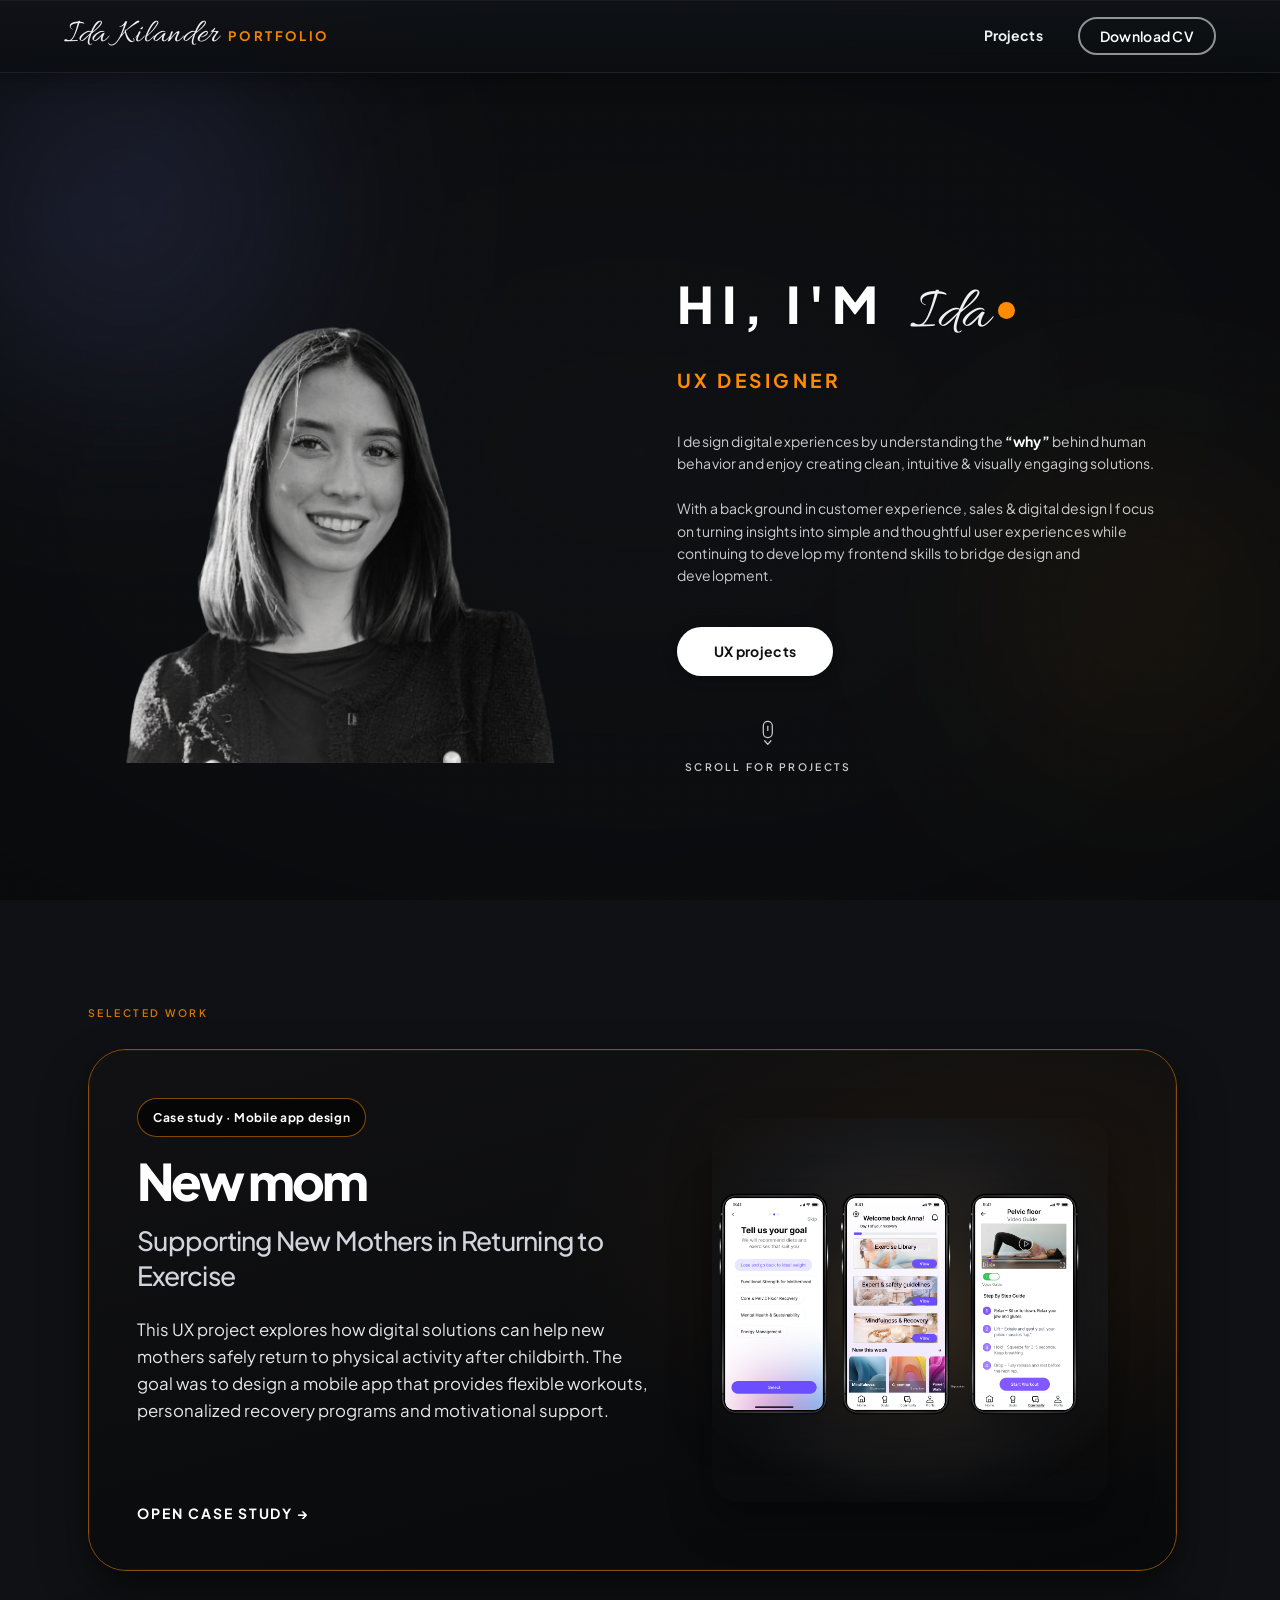
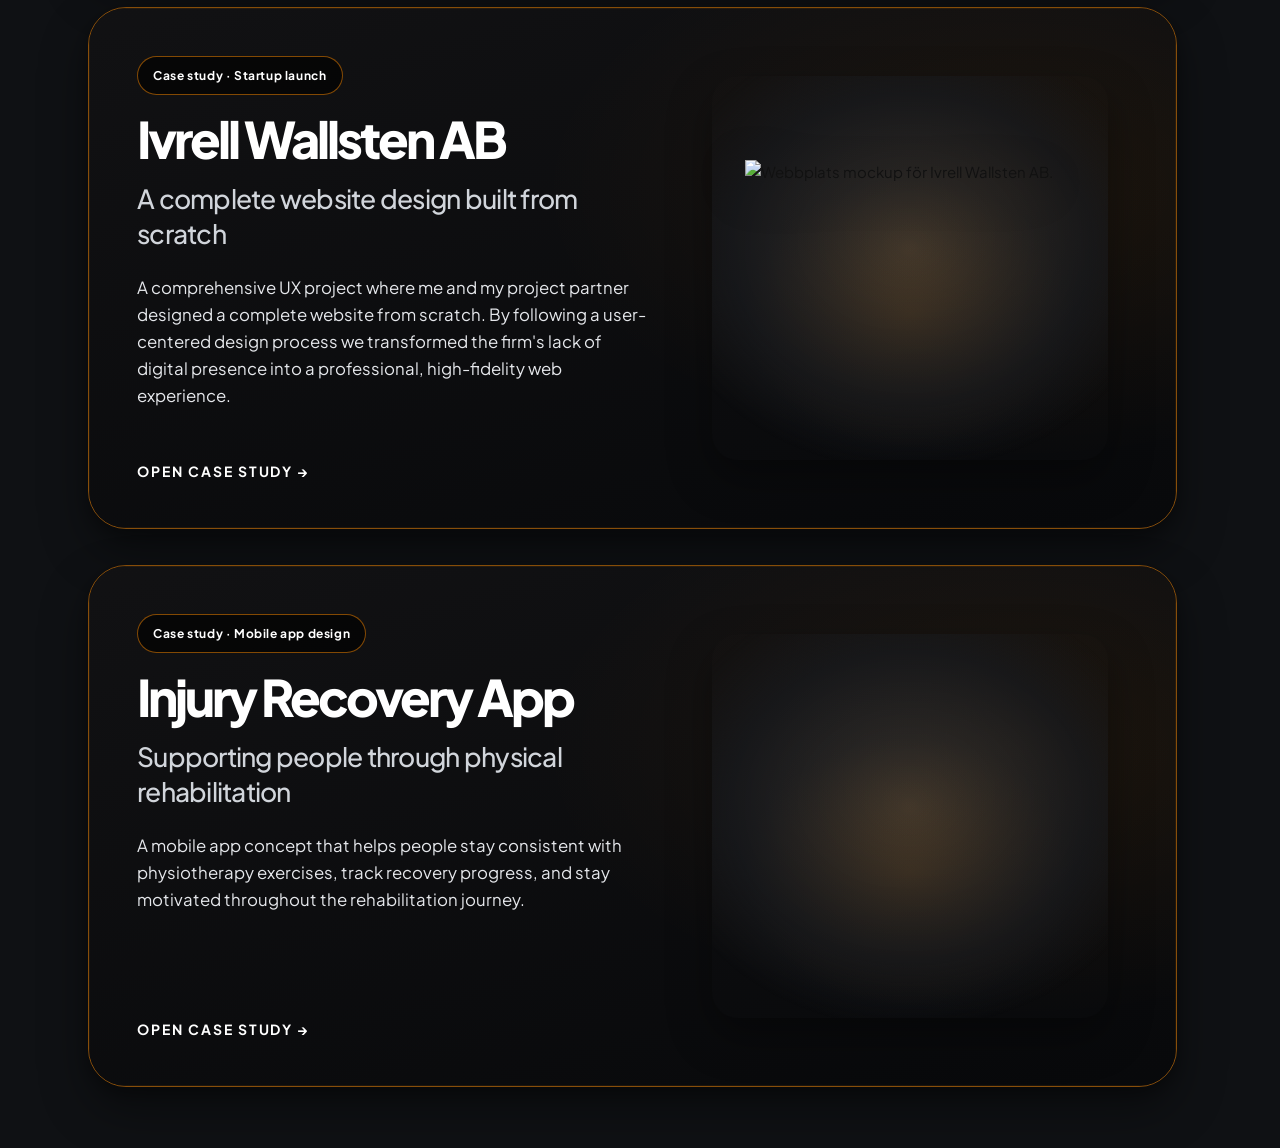
==== commit fcbf18ba: "Update mobile homepage layout and hero image. Redesign mobile topbar, hero, and CV button; use IDAK." ====
--- a/homepage.html
+++ b/homepage.html
@@ -659,6 +659,56 @@
       opacity: 0.95;
     }
 
+    .topbar-actions {
+      display: flex;
+      align-items: center;
+      justify-content: flex-end;
+      gap: clamp(0.65rem, 2vw, 1rem);
+      flex: 0 0 auto;
+    }
+
+    .topbar-menu-btn {
+      display: none;
+    }
+
+    .download-cv__icon {
+      display: none;
+      flex-shrink: 0;
+      line-height: 0;
+    }
+
+    .download-cv {
+      display: inline-flex;
+      align-items: center;
+      gap: 0.35rem;
+    }
+
+    .topbar-nav a.download-cv.btn-primary--outline {
+      padding: 0.3rem 0.62rem 0.3rem 0.5rem;
+      border: 1px solid rgba(255, 255, 255, 0.9);
+      background: transparent;
+      color: #ffffff;
+      font-size: clamp(0.6rem, 2.45vw, 0.72rem);
+      font-weight: 600;
+      letter-spacing: 0.01em;
+      box-shadow: none;
+    }
+
+    .topbar-nav a.download-cv.btn-primary--outline:hover,
+    .topbar-nav a.download-cv.btn-primary--outline:active,
+    .topbar-nav a.download-cv.btn-primary--outline:focus-visible {
+      color: #ffffff;
+      text-shadow: none;
+      background: rgba(255, 255, 255, 0.06);
+      border-color: rgba(255, 255, 255, 0.95);
+      transform: none;
+      box-shadow: none;
+    }
+
+    .lead--hero-mobile {
+      display: none;
+    }
+
     .topbar-nav {
       display: flex;
       align-items: center;
@@ -885,6 +935,11 @@
       will-change: transform;
     }
 
+    .hero-photo-mask picture {
+      display: block;
+      line-height: 0;
+    }
+
     .hero-photo {
       display: block;
       max-width: 100%;
@@ -1272,20 +1327,28 @@
       .topbar-inner {
         flex-direction: row;
         align-items: center;
-        justify-content: space-between;
+        justify-content: flex-start;
         text-align: left;
         padding-top: 0.85rem;
         padding-bottom: 0.85rem;
         min-height: auto;
-        gap: 0.75rem;
+        gap: 0.5rem;
+      }
+
+      .topbar-actions {
+        margin-left: auto;
+        flex-shrink: 0;
+        gap: 0.3rem;
+        padding-left: 0.35rem;
       }
 
       .brand {
         justify-content: flex-start;
-        align-items: center;
-        flex: 1 1 auto;
+        align-items: baseline;
+        flex: 0 1 auto;
         min-width: 0;
-        min-height: 44px;
+        max-width: calc(100% - 10.75rem);
+        min-height: auto;
         gap: 0.35rem;
         padding-block: 0.25rem;
       }
@@ -1299,6 +1362,16 @@
         font-size: 14px;
         line-height: 1.25;
         letter-spacing: 0.14em;
+      }
+
+      .topbar-menu-btn {
+        display: inline-flex;
+        width: 2rem;
+        height: 2rem;
+      }
+
+      .download-cv__icon {
+        display: inline-flex;
       }
 
       .topbar-nav {
@@ -1318,13 +1391,20 @@
         display: inline-flex !important;
         align-items: center;
         justify-content: center;
+        gap: 0.35rem;
         min-height: auto;
         min-width: auto;
-        padding: 0.5rem 1rem;
-        font-size: var(--ui-control-fs);
-        line-height: var(--ui-control-lh);
-        font-weight: 700;
-      }
+        padding: 0.3rem 0.62rem 0.3rem 0.5rem;
+        font-size: clamp(0.6rem, 2.45vw, 0.7rem);
+        line-height: 1.2;
+        font-weight: 600;
+      }
+
+      .download-cv__icon-svg {
+        width: 14px;
+        height: auto;
+      }
+
       .main {
         padding-top: 0.5rem;
         padding-bottom: 0;
@@ -1360,6 +1440,9 @@
         box-sizing: border-box;
       }
       .hero-scroll-hint {
+        flex-direction: row;
+        align-items: center;
+        gap: 0.65rem;
         margin-inline: auto;
         margin-top: 1.5rem;
       }
@@ -1444,17 +1527,82 @@
         <span class="brand-name">Ida Kilander</span>
         <span class="brand-portfolio">Portfolio</span>
       </a>
-      <nav class="topbar-nav" aria-label="Main navigation">
-        <a href="#work">Projects</a>
-        <a
-          class="btn-primary btn-primary--outline js-cv-download download-cv"
-          href="./Ida-Kilander-CV-2.pdf"
-          download="Ida-Kilander-CV-2.pdf"
-          aria-label="Download CV. Sparar PDF-filen på din enhet."
-        >Download CV</a>
-      </nav>
+      <div class="topbar-actions">
+        <nav class="topbar-nav" aria-label="Main navigation">
+          <a href="#work">Projects</a>
+          <a
+            class="btn-primary btn-primary--outline js-cv-download download-cv"
+            href="./Ida-Kilander-CV-2.pdf"
+            download="Ida-Kilander-CV-2.pdf"
+            aria-label="Download CV. Sparar PDF-filen på din enhet."
+          >
+            <span class="download-cv__icon" aria-hidden="true">
+              <svg
+                class="download-cv__icon-svg"
+                width="20"
+                height="22"
+                viewBox="0 0 20 22"
+                fill="none"
+                xmlns="http://www.w3.org/2000/svg"
+              >
+                <path
+                  d="M4.25 2.75h8.9l3.6 3.6v12.65a.85.85 0 0 1-.85.85H4.25a.85.85 0 0 1-.85-.85V3.6a.85.85 0 0 1 .85-.85z"
+                  stroke="currentColor"
+                  stroke-width="1.15"
+                  stroke-linejoin="round"
+                />
+                <path
+                  d="M13.15 2.75v3.35h3.6"
+                  stroke="currentColor"
+                  stroke-width="1.15"
+                  stroke-linecap="round"
+                  stroke-linejoin="round"
+                />
+                <text
+                  x="10"
+                  y="14.35"
+                  text-anchor="middle"
+                  fill="currentColor"
+                  font-size="5.25"
+                  font-weight="700"
+                  font-family="Plus Jakarta Sans, system-ui, sans-serif"
+                >CV</text>
+              </svg>
+            </span>
+            <span class="download-cv__label">Download CV</span>
+          </a>
+        </nav>
+        <button
+          type="button"
+          class="topbar-menu-btn"
+          aria-expanded="false"
+          aria-controls="homepage-mobile-menu"
+        >
+          <span class="visually-hidden">Open menu</span>
+          <span class="topbar-menu-btn__bars" aria-hidden="true">
+            <span></span><span></span><span></span>
+          </span>
+        </button>
+      </div>
     </div>
   </header>
+
+  <div
+    id="homepage-mobile-menu"
+    class="homepage-mobile-menu"
+    hidden
+    aria-hidden="true"
+  >
+    <nav class="homepage-mobile-menu__nav" aria-label="Mobile menu">
+      <a href="#work">Projects</a>
+      <a href="#about">About</a>
+      <a
+        class="js-cv-download"
+        href="./Ida-Kilander-CV-2.pdf"
+        download="Ida-Kilander-CV-2.pdf"
+      >Download CV</a>
+    </nav>
+  </div>
 
   <div class="layout">
     <main class="main" id="home">
@@ -1463,13 +1611,19 @@
           <div class="hero-visual">
             <div class="hero-photo-stack">
               <div class="hero-photo-mask">
-                <img
-                  class="hero-photo"
-                  src="ida.png"
-                  alt="Professionellt porträtt av Ida Kilander, UI/UX-designer."
-                  width="800"
-                  height="1000"
-                />
+                <picture>
+                  <source
+                    media="(max-width: 900px)"
+                    srcset="IDAK.PNG"
+                  />
+                  <img
+                    class="hero-photo"
+                    src="ida.png"
+                    alt="Professionellt porträtt av Ida Kilander, UI/UX-designer."
+                    width="800"
+                    height="1000"
+                  />
+                </picture>
               </div>
             </div>
           </div>
@@ -1481,7 +1635,10 @@
             <h2 class="hero-role reveal-on-scroll reveal-delay-2">UX DESIGNER</h2>
             <section id="about" class="hero-about" aria-labelledby="about-heading">
               <h3 id="about-heading" class="visually-hidden">Om mig</h3>
-              <p class="lead reveal-on-scroll reveal-delay-3">
+              <p class="lead lead--hero-mobile reveal-on-scroll reveal-delay-3">
+                I craft elegant, user-centric digital experiences, transforming human behavior into intuitive and engaging solutions.
+              </p>
+              <p class="lead lead--hero-desktop reveal-on-scroll reveal-delay-3">
                 I design digital experiences by understanding the <strong>&ldquo;why&rdquo;</strong> behind human behavior and enjoy creating clean, intuitive &amp; visually engaging solutions.
                 <span class="hero-lead-continuation">
                   <br /><br />
@@ -1495,33 +1652,42 @@
             <a
               class="hero-scroll-hint reveal-on-scroll reveal-delay-5"
               href="#work"
-              aria-label="Scroll down to projects"
+              aria-label="Scroll for projects"
             >
-              <span class="hero-scroll-hint__label">Scroll down</span>
               <span class="hero-scroll-hint__motion" aria-hidden="true">
                 <svg
-                  class="hero-scroll-hint__icon"
-                  viewBox="0 0 24 36"
-                  width="24"
-                  height="36"
+                  class="hero-scroll-hint__icon hero-scroll-hint__icon--mouse"
+                  viewBox="0 0 24 32"
+                  width="20"
+                  height="28"
                   fill="none"
                   xmlns="http://www.w3.org/2000/svg"
                 >
+                  <rect
+                    x="7"
+                    y="3"
+                    width="10"
+                    height="18"
+                    rx="5"
+                    stroke="currentColor"
+                    stroke-width="1.35"
+                  />
                   <path
-                    d="M12 3.5Q5.5 15.5 12 25.5"
+                    d="M12 8.5v4.5"
                     stroke="currentColor"
-                    stroke-width="1.5"
+                    stroke-width="1.35"
                     stroke-linecap="round"
                   />
                   <path
-                    d="M7.25 21.25L12 27.25L16.75 21.25"
+                    d="M8.5 24.5L12 28.5L15.5 24.5"
                     stroke="currentColor"
-                    stroke-width="1.5"
+                    stroke-width="1.35"
                     stroke-linecap="round"
                     stroke-linejoin="round"
                   />
                 </svg>
               </span>
+              <span class="hero-scroll-hint__label">Scroll for projects</span>
             </a>
           </div>
         </div>
@@ -1667,6 +1833,34 @@
   <script src="./cv-download.js" defer></script>
   <script>
     (function () {
+      var menuBtn = document.querySelector(".topbar-menu-btn");
+      var mobileMenu = document.getElementById("homepage-mobile-menu");
+
+      function setMobileMenuOpen(open) {
+        if (!menuBtn || !mobileMenu) return;
+        menuBtn.setAttribute("aria-expanded", open ? "true" : "false");
+        mobileMenu.hidden = !open;
+        mobileMenu.setAttribute("aria-hidden", open ? "false" : "true");
+        mobileMenu.classList.toggle("is-open", open);
+        document.body.classList.toggle("homepage-menu-open", open);
+      }
+
+      if (menuBtn && mobileMenu) {
+        menuBtn.addEventListener("click", function () {
+          setMobileMenuOpen(!mobileMenu.classList.contains("is-open"));
+        });
+
+        mobileMenu.querySelectorAll("a[href^='#']").forEach(function (link) {
+          link.addEventListener("click", function () {
+            setMobileMenuOpen(false);
+          });
+        });
+
+        document.addEventListener("keydown", function (event) {
+          if (event.key === "Escape") setMobileMenuOpen(false);
+        });
+      }
+
       var SIDE = "24px";
       var topbar = document.querySelector(".topbar");
       var layout = document.querySelector(".layout");
--- a/homepage-mobile.css
+++ b/homepage-mobile.css
@@ -1,6 +1,5 @@
 /**
- * homepage-mobile.css — Homepage mobile layout
- * Load on homepage.html (homepage does not use responsive.css)
+ * homepage-mobile.css — Homepage mobile layout (matches mobile hero mockup)
  */
 
 @media (max-width: 992px) {
@@ -26,11 +25,6 @@
   body.page-homepage .hero-copy {
     max-width: none;
     padding-inline: 0;
-  }
-
-  body.page-homepage .hero-copy .cta-row a.btn-primary {
-    padding: 0.9rem 2.25rem;
-    text-align: center;
   }
 
   body.page-homepage .projects-section__cards {
@@ -100,8 +94,46 @@
 
 @media (max-width: 768px) {
   body.page-homepage {
-    --topbar-height: 5.25rem;
+    --bg-deep: #2b2825;
+    --bg-panel: #322e2a;
+    --accent-warm: #d68b4c;
+    --accent-warm-rgb: 214, 139, 76;
+    --topbar-height: 4.75rem;
+    --hero-space-title-role: 0.65rem;
+    --hero-space-role-body: 1.15rem;
+    --hero-space-body-cta: 1.35rem;
+    --hero-space-cta-scroll: 1.25rem;
     scroll-padding-top: var(--topbar-height);
+  }
+
+  html.page-homepage {
+    background-color: #2b2825;
+  }
+
+  body.page-homepage {
+    background-color: #2b2825;
+    padding: 0;
+  }
+
+  body.page-homepage .ambient-bg__float--1 {
+    opacity: 0.12;
+    background: radial-gradient(circle, rgba(214, 139, 76, 0.35) 0%, transparent 72%);
+  }
+
+  body.page-homepage .ambient-bg__float--2 {
+    opacity: 0.2;
+  }
+
+  body.page-homepage .ambient-bg__vignette {
+    background: radial-gradient(ellipse 95% 85% at 50% 20%, transparent 0%, rgba(0, 0, 0, 0.55) 100%);
+  }
+
+  body.page-homepage .lead--hero-mobile {
+    display: block;
+  }
+
+  body.page-homepage .lead--hero-desktop {
+    display: none !important;
   }
 
   body.page-homepage .layout {
@@ -109,7 +141,7 @@
   }
 
   body.page-homepage .main {
-    padding-top: 0.75rem;
+    padding-top: 0.35rem;
   }
 
   body.page-homepage .reveal-on-scroll,
@@ -118,8 +150,210 @@
     transform: none;
   }
 
+  body.page-homepage .topbar {
+    background: rgba(43, 40, 37, 0.94);
+    border-bottom-color: rgba(255, 255, 255, 0.06);
+    box-shadow: 0 8px 24px rgba(0, 0, 0, 0.22);
+  }
+
+  body.page-homepage .topbar-inner {
+    flex-direction: row;
+    align-items: center;
+    justify-content: flex-start;
+    gap: 0.5rem;
+    padding-top: 0.7rem;
+    padding-bottom: 0.7rem;
+    min-height: 4.25rem;
+  }
+
+  body.page-homepage .brand {
+    justify-content: flex-start;
+    align-items: baseline;
+    flex: 0 1 auto;
+    min-width: 0;
+    max-width: calc(100% - 10.75rem);
+    min-height: auto;
+    gap: 0.35rem;
+    flex-wrap: nowrap;
+    margin-right: 0.25rem;
+  }
+
+  body.page-homepage .brand-name {
+    font-size: clamp(1.15rem, 4.8vw, 1.35rem);
+    line-height: 1.1;
+    white-space: nowrap;
+  }
+
+  body.page-homepage .brand-portfolio {
+    font-size: clamp(0.58rem, 2.4vw, 0.68rem);
+    line-height: 1.1;
+    letter-spacing: 0.16em;
+    color: rgba(255, 255, 255, 0.92) !important;
+    opacity: 1;
+    white-space: nowrap;
+  }
+
+  body.page-homepage .topbar-actions {
+    display: flex;
+    align-items: center;
+    gap: 0.3rem;
+    flex: 0 0 auto;
+    margin-left: auto;
+    padding-left: 0.35rem;
+  }
+
+  body.page-homepage .topbar-nav {
+    display: flex;
+    flex: 0 0 auto;
+    flex-wrap: nowrap;
+    justify-content: flex-end;
+    align-items: center;
+    width: auto;
+    gap: 0;
+  }
+
+  body.page-homepage .topbar-nav a[href="#work"] {
+    display: none !important;
+  }
+
+  body.page-homepage .topbar-nav a.download-cv {
+    display: inline-flex !important;
+    align-items: center;
+    justify-content: center;
+    gap: 0.35rem;
+    min-height: auto;
+    min-width: auto;
+    padding: 0.3rem 0.62rem 0.3rem 0.5rem;
+    font-size: clamp(0.6rem, 2.45vw, 0.7rem);
+    line-height: 1.2;
+    font-weight: 600;
+    border: 1px solid rgba(255, 255, 255, 0.9);
+    background: transparent;
+    color: #ffffff;
+    white-space: nowrap;
+    box-shadow: none;
+  }
+
+  body.page-homepage .topbar-nav a.download-cv:hover,
+  body.page-homepage .topbar-nav a.download-cv:active,
+  body.page-homepage .topbar-nav a.download-cv:focus-visible {
+    color: #ffffff;
+    background: rgba(255, 255, 255, 0.06);
+    border-color: rgba(255, 255, 255, 0.95);
+    transform: none;
+    box-shadow: none;
+    text-shadow: none;
+  }
+
+  body.page-homepage .download-cv__icon {
+    display: inline-flex;
+    align-items: center;
+    justify-content: center;
+    flex-shrink: 0;
+  }
+
+  body.page-homepage .download-cv__icon-svg {
+    display: block;
+    width: 14px;
+    height: auto;
+  }
+
+  body.page-homepage .topbar-menu-btn {
+    display: inline-flex;
+    align-items: center;
+    justify-content: center;
+    width: 2rem;
+    height: 2rem;
+    margin: 0;
+    padding: 0;
+    border: none;
+    border-radius: 8px;
+    background: transparent;
+    color: #ffffff;
+    cursor: pointer;
+    flex-shrink: 0;
+  }
+
+  body.page-homepage .topbar-menu-btn:focus-visible {
+    outline: 2px solid var(--accent-warm);
+    outline-offset: 3px;
+  }
+
+  body.page-homepage .topbar-menu-btn__bars {
+    display: flex;
+    flex-direction: column;
+    justify-content: center;
+    gap: 5px;
+    width: 1.35rem;
+  }
+
+  body.page-homepage .topbar-menu-btn__bars span {
+    display: block;
+    height: 2px;
+    border-radius: 2px;
+    background: currentColor;
+  }
+
+  body.page-homepage.homepage-menu-open .topbar-menu-btn__bars span:nth-child(1) {
+    transform: translateY(7px) rotate(45deg);
+  }
+
+  body.page-homepage.homepage-menu-open .topbar-menu-btn__bars span:nth-child(2) {
+    opacity: 0;
+  }
+
+  body.page-homepage.homepage-menu-open .topbar-menu-btn__bars span:nth-child(3) {
+    transform: translateY(-7px) rotate(-45deg);
+  }
+
+  body.page-homepage .topbar-menu-btn__bars span {
+    transition: transform 0.22s ease, opacity 0.22s ease;
+  }
+
+  body.page-homepage .homepage-mobile-menu {
+    display: block;
+    position: fixed;
+    inset: var(--topbar-height) 0 0 0;
+    z-index: 110;
+    padding: 1.25rem 24px 2rem;
+    background: rgba(35, 32, 29, 0.97);
+    backdrop-filter: blur(16px);
+    -webkit-backdrop-filter: blur(16px);
+    opacity: 0;
+    visibility: hidden;
+    pointer-events: none;
+    transition: opacity 0.25s ease, visibility 0.25s ease;
+  }
+
+  body.page-homepage .homepage-mobile-menu.is-open {
+    opacity: 1;
+    visibility: visible;
+    pointer-events: auto;
+  }
+
+  body.page-homepage .homepage-mobile-menu__nav {
+    display: flex;
+    flex-direction: column;
+    gap: 0.35rem;
+  }
+
+  body.page-homepage .homepage-mobile-menu__nav a {
+    display: block;
+    padding: 0.85rem 0;
+    font-size: 1rem;
+    font-weight: 700;
+    color: rgba(255, 255, 255, 0.94);
+    text-decoration: none;
+    border-bottom: 1px solid rgba(255, 255, 255, 0.08);
+  }
+
+  body.page-homepage .homepage-mobile-menu__nav a:last-child {
+    color: var(--accent-warm);
+    border-bottom: none;
+  }
+
   body.page-homepage .hero {
-    min-height: auto;
+    min-height: calc(100dvh - var(--topbar-height));
     overflow: visible;
   }
 
@@ -127,144 +361,173 @@
     display: flex;
     flex-direction: column;
     grid-template-columns: unset;
-    min-height: auto;
-    padding-block: 0.5rem 1rem;
+    align-items: stretch;
+    min-height: calc(100dvh - var(--topbar-height) - 0.5rem);
+    padding-block: 0.25rem 1.25rem;
     padding-inline: 0;
-    gap: 0.65rem;
+    gap: 0;
   }
 
   body.page-homepage .hero-visual {
     order: -1;
     min-height: auto;
-    max-height: min(40vh, 300px);
-    overflow: hidden;
-    align-items: flex-start;
-    justify-content: center;
+    max-height: none;
+    overflow: visible;
+    align-items: center;
+    justify-content: center;
+    padding-top: 0.15rem;
   }
 
   body.page-homepage .hero-photo-mask {
-    max-width: min(100%, 260px);
+    width: min(100%, 300px);
+    max-width: 300px;
     margin-inline: auto;
+    overflow: visible;
     animation: none;
+    line-height: 0;
+    background: transparent;
   }
 
   body.page-homepage .hero-photo {
+    display: block;
+    width: auto;
     max-width: 100%;
-    max-height: min(40vh, 300px);
-    width: auto;
     height: auto;
+    max-height: min(52vh, 380px);
+    margin-inline: auto;
     object-fit: contain;
     object-position: top center;
   }
 
   body.page-homepage .hero-copy {
     order: 0;
-    padding: 0.5rem 0 1.25rem;
+    flex: 1;
+    display: flex;
+    flex-direction: column;
+    align-items: center;
+    justify-content: flex-start;
+    padding: 1rem 0 0.5rem;
     padding-inline: 0;
     text-align: center;
   }
 
   body.page-homepage .hero-title {
-    margin-bottom: 0.5rem;
+    display: flex;
+    flex-wrap: wrap;
+    justify-content: center;
+    align-items: baseline;
+    gap: 0.2em 0.35em;
+    margin-bottom: var(--hero-space-title-role);
+    font-size: clamp(1.35rem, 6.2vw, 1.75rem);
+    letter-spacing: 0.14em;
+    line-height: 1.15;
+  }
+
+  body.page-homepage .hero-title-intro {
+    flex: 0 0 auto;
+  }
+
+  body.page-homepage .hero-title-name {
+    margin-left: 0;
+    font-size: 1.35em;
   }
 
   body.page-homepage .hero-role {
-    margin: 0 0 0.75rem;
-    font-size: clamp(0.95rem, 3.8vw, 1.15rem);
+    margin: 0 0 var(--hero-space-role-body);
+    font-size: clamp(0.82rem, 3.4vw, 0.95rem);
+    font-weight: 700;
+    letter-spacing: 0.2em;
+    color: var(--accent-warm);
+    animation: none !important;
+    text-shadow: none !important;
+    filter: none !important;
   }
 
   body.page-homepage .hero-copy .lead {
-    max-width: 100%;
-    margin-bottom: 1rem;
+    max-width: 22rem;
+    margin: 0 auto var(--hero-space-body-cta);
+    color: rgba(255, 255, 255, 0.92);
+    font-size: clamp(0.84rem, 3.6vw, 0.95rem);
+    line-height: 1.55;
+    letter-spacing: 0.01em;
   }
 
   body.page-homepage .hero-lead-continuation {
     display: none;
   }
 
+  body.page-homepage .cta-row {
+    display: block;
+    width: 100%;
+    max-width: min(100%, 20rem);
+    margin-inline: auto;
+    padding-inline: 0;
+  }
+
+  body.page-homepage .hero-copy .cta-row .btn-primary {
+    display: block;
+    width: 100%;
+    box-sizing: border-box;
+    padding: 0.95rem 1.5rem;
+    background: var(--accent-warm);
+    color: #ffffff;
+    border: 1px solid rgba(255, 255, 255, 0.12);
+    border-radius: 999px;
+    font-size: clamp(0.88rem, 3.8vw, 0.98rem);
+    font-weight: 700;
+    letter-spacing: 0.06em;
+    text-transform: uppercase;
+    box-shadow: 0 10px 28px rgba(0, 0, 0, 0.28);
+  }
+
+  body.page-homepage .hero-copy .cta-row .btn-primary:hover,
+  body.page-homepage .hero-copy .cta-row .btn-primary:active {
+    background: #e09958;
+    color: #ffffff;
+    transform: none;
+    box-shadow: 0 10px 28px rgba(0, 0, 0, 0.28);
+  }
+
   body.page-homepage .hero-scroll-hint {
-    margin-top: 1.5rem;
-  }
-
-  body.page-homepage .cta-row {
-    display: block;
-    width: 100%;
-    max-width: none;
-    margin-inline: 0;
-    padding-inline: 0;
-  }
-
-  body.page-homepage .topbar-inner {
     flex-direction: row;
     align-items: center;
-    justify-content: space-between;
-    gap: 0.75rem;
-    padding-top: 0.85rem;
-    padding-bottom: 0.85rem;
-  }
-
-  body.page-homepage .brand {
-    justify-content: flex-start;
-    align-items: center;
-    flex: 1 1 auto;
-    min-width: 0;
-    min-height: 44px;
-    padding-block: 0.25rem;
-  }
-
-  body.page-homepage .brand-name {
-    font-size: 1.25rem;
-    line-height: 1.25;
-  }
-
-  body.page-homepage .brand-portfolio {
-    font-size: 14px;
-    line-height: 1.25;
-    letter-spacing: 0.14em;
-  }
-
-  body.page-homepage .topbar-nav {
-    display: flex;
-    flex: 0 0 auto;
-    flex-wrap: nowrap;
-    justify-content: flex-end;
-    align-items: center;
-    width: auto;
-    gap: 0;
-  }
-
-  body.page-homepage .topbar-nav a[href="#work"] {
-    display: none !important;
-  }
-
-  body.page-homepage .topbar-nav a.download-cv {
-    display: inline-flex !important;
-    align-items: center;
-    justify-content: center;
-    min-height: auto;
-    min-width: auto;
-    padding: 0.5rem 1rem;
-    font-size: var(--ui-control-fs);
-    line-height: var(--ui-control-lh);
-    font-weight: 700;
+    justify-content: center;
+    gap: 0.65rem;
+    margin-top: auto;
+    padding-top: 1.35rem;
+    color: rgba(255, 255, 255, 0.88);
+  }
+
+  body.page-homepage .hero-scroll-hint__motion {
+    animation: hero-scroll-hint-bounce 2.4s cubic-bezier(0.45, 0, 0.55, 1) infinite;
+  }
+
+  body.page-homepage .hero-scroll-hint__icon {
+    width: 1.15rem;
+    height: auto;
+    color: var(--accent-warm);
+  }
+
+  body.page-homepage .hero-scroll-hint__label {
+    font-size: clamp(0.58rem, 2.5vw, 0.68rem);
+    font-weight: 600;
+    letter-spacing: 0.18em;
+    text-transform: uppercase;
+    color: rgba(255, 255, 255, 0.9);
   }
 }
 
 @media (max-width: 480px) {
   body.page-homepage {
-    --topbar-height: 5rem;
-  }
-
-  body.page-homepage .hero-visual {
-    max-height: min(36vh, 270px);
+    --topbar-height: 4.5rem;
+  }
+
+  body.page-homepage .hero-photo-mask {
+    max-width: min(100%, 270px);
   }
 
   body.page-homepage .hero-photo {
-    max-height: min(36vh, 270px);
-  }
-
-  body.page-homepage .hero-photo-mask {
-    max-width: min(100%, 240px);
+    max-height: min(48vh, 340px);
   }
 
   body.page-homepage .project-showcase {
@@ -279,19 +542,6 @@
   body.page-homepage .project-showcase__media img {
     max-width: min(100%, 260px);
     max-height: min(40vh, 280px);
-  }
-
-  body.page-homepage .hero-title {
-    font-size: clamp(1.6rem, 8vw, 2rem);
-    letter-spacing: 0.1em;
-  }
-
-  body.page-homepage .hero-role {
-    font-size: clamp(0.95rem, 4vw, 1.15rem);
-  }
-
-  body.page-homepage .project-showcase__title {
-    font-size: clamp(1.35rem, 5.5vw, 1.65rem);
   }
 }
 
@@ -300,4 +550,8 @@
     opacity: 1;
     transform: none;
   }
+
+  body.page-homepage .hero-scroll-hint__motion {
+    animation: none;
+  }
 }
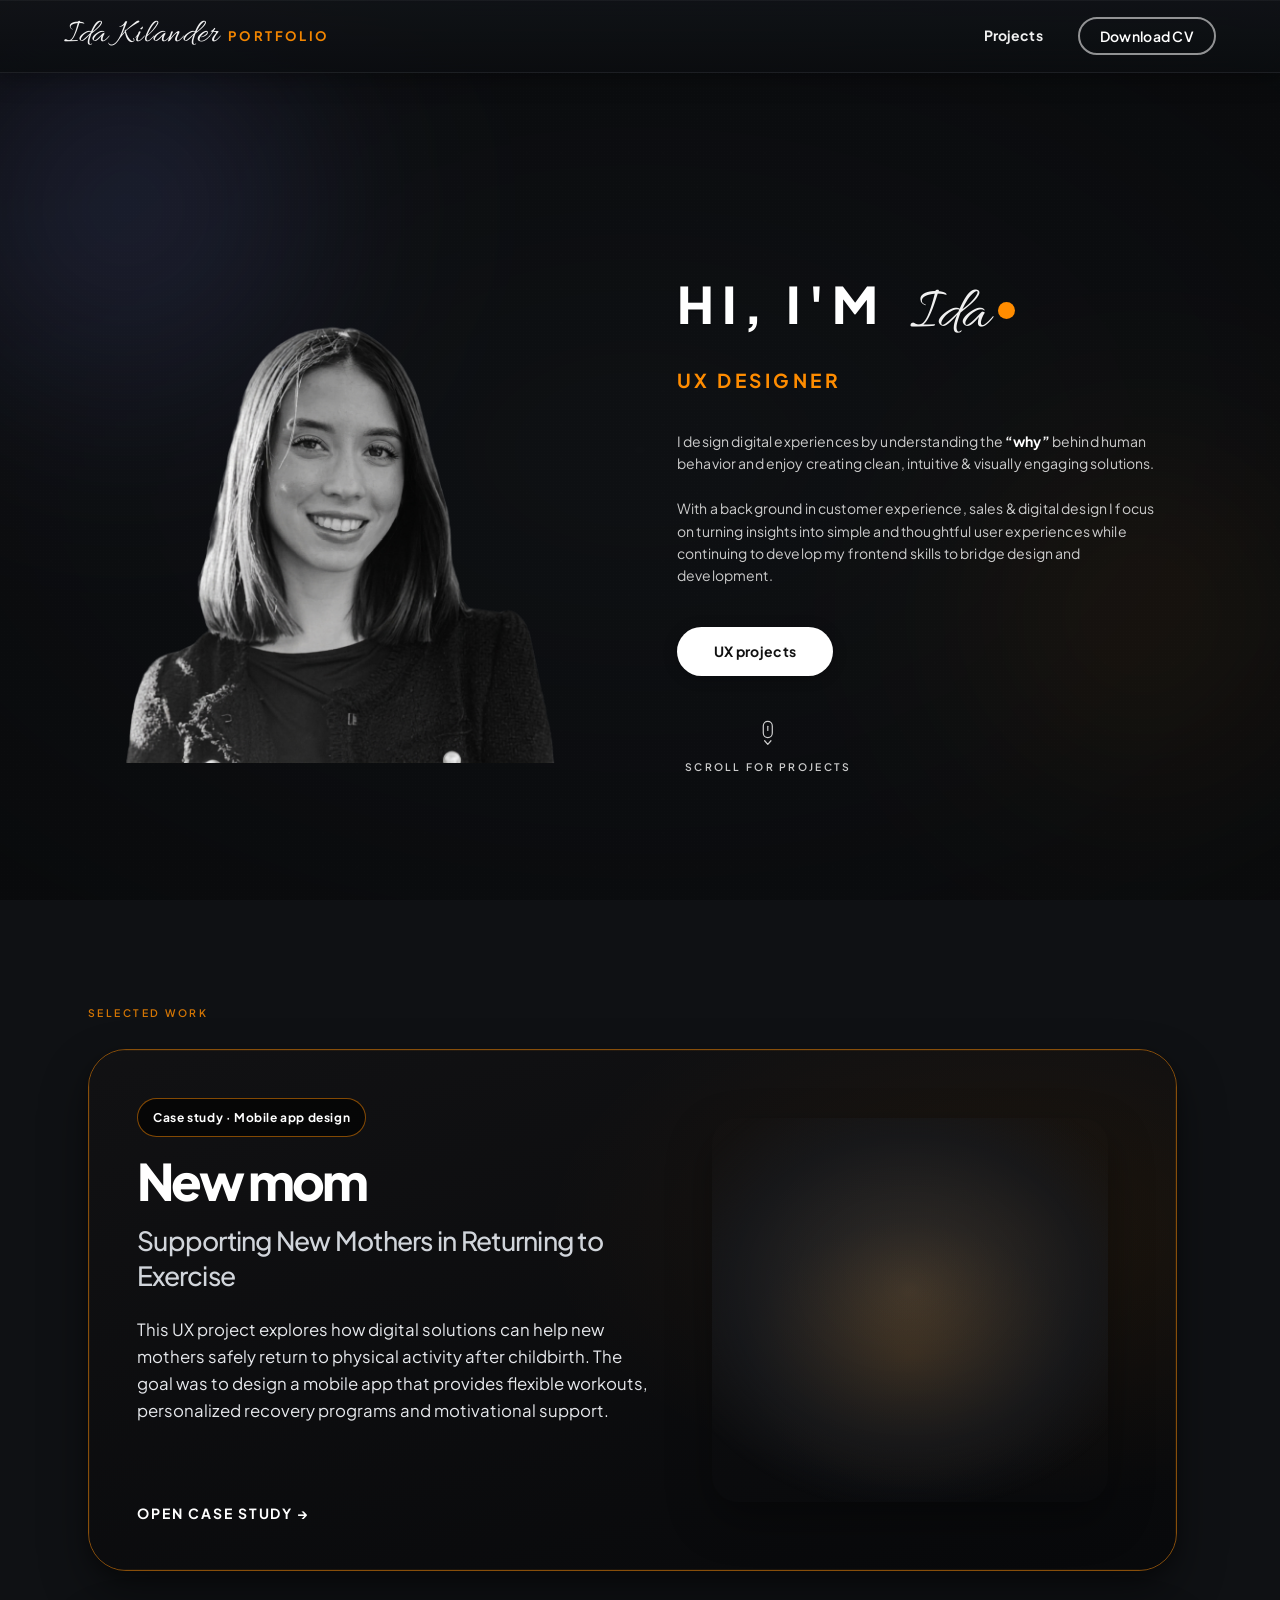
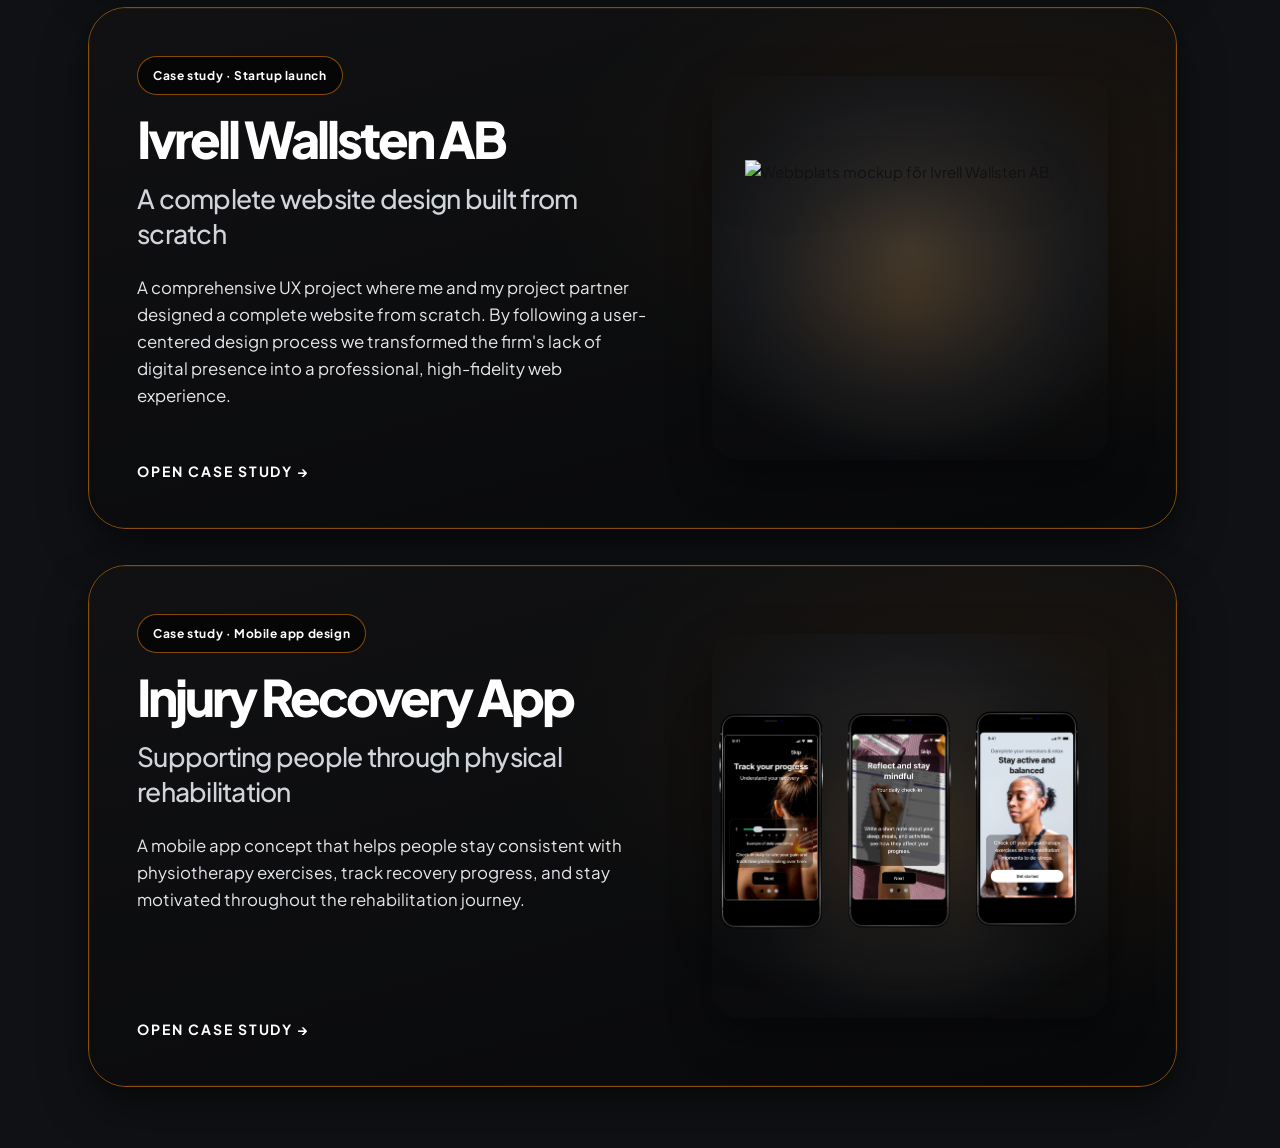
==== commit 0f4983a0: "Polish mobile homepage for GitHub Pages. Black background, remove hamburger menu, update hero text a" ====
--- a/homepage.html
+++ b/homepage.html
@@ -667,10 +667,6 @@
       flex: 0 0 auto;
     }
 
-    .topbar-menu-btn {
-      display: none;
-    }
-
     .download-cv__icon {
       display: none;
       flex-shrink: 0;
@@ -1323,6 +1319,37 @@
         --topbar-height: 5.25rem;
       }
 
+      body.page-homepage {
+        --bg-deep: #000;
+        --bg-panel: #000;
+        background-color: #000 !important;
+        padding: 0 !important;
+      }
+
+      html.page-homepage {
+        background-color: #000 !important;
+      }
+
+      body.page-homepage .topbar {
+        background: #000 !important;
+        backdrop-filter: none !important;
+        -webkit-backdrop-filter: none !important;
+        border: none !important;
+        border-bottom: none !important;
+        box-shadow: none !important;
+      }
+
+      body.page-homepage .layout,
+      body.page-homepage .main,
+      body.page-homepage .hero {
+        background: transparent !important;
+      }
+
+      body.page-homepage .topbar-nav a::after {
+        display: none !important;
+        content: none !important;
+      }
+
       .layout { max-width: none; }
       .topbar-inner {
         flex-direction: row;
@@ -1364,12 +1391,6 @@
         letter-spacing: 0.14em;
       }
 
-      .topbar-menu-btn {
-        display: inline-flex;
-        width: 2rem;
-        height: 2rem;
-      }
-
       .download-cv__icon {
         display: inline-flex;
       }
@@ -1381,10 +1402,6 @@
         align-items: center;
         flex-wrap: nowrap;
         gap: 0;
-      }
-
-      .topbar-nav a[href="#work"] {
-        display: none !important;
       }
 
       .topbar-nav a.download-cv {
@@ -1572,37 +1589,9 @@
             <span class="download-cv__label">Download CV</span>
           </a>
         </nav>
-        <button
-          type="button"
-          class="topbar-menu-btn"
-          aria-expanded="false"
-          aria-controls="homepage-mobile-menu"
-        >
-          <span class="visually-hidden">Open menu</span>
-          <span class="topbar-menu-btn__bars" aria-hidden="true">
-            <span></span><span></span><span></span>
-          </span>
-        </button>
       </div>
     </div>
   </header>
-
-  <div
-    id="homepage-mobile-menu"
-    class="homepage-mobile-menu"
-    hidden
-    aria-hidden="true"
-  >
-    <nav class="homepage-mobile-menu__nav" aria-label="Mobile menu">
-      <a href="#work">Projects</a>
-      <a href="#about">About</a>
-      <a
-        class="js-cv-download"
-        href="./Ida-Kilander-CV-2.pdf"
-        download="Ida-Kilander-CV-2.pdf"
-      >Download CV</a>
-    </nav>
-  </div>
 
   <div class="layout">
     <main class="main" id="home">
@@ -1614,7 +1603,7 @@
                 <picture>
                   <source
                     media="(max-width: 900px)"
-                    srcset="IDAK.PNG"
+                    srcset="ida.png"
                   />
                   <img
                     class="hero-photo"
@@ -1636,7 +1625,7 @@
             <section id="about" class="hero-about" aria-labelledby="about-heading">
               <h3 id="about-heading" class="visually-hidden">Om mig</h3>
               <p class="lead lead--hero-mobile reveal-on-scroll reveal-delay-3">
-                I craft elegant, user-centric digital experiences, transforming human behavior into intuitive and engaging solutions.
+                I design digital experiences by understanding the &ldquo;why&rdquo; behind human behavior and enjoy creating clean, intuitive &amp; visually engaging solutions.
               </p>
               <p class="lead lead--hero-desktop reveal-on-scroll reveal-delay-3">
                 I design digital experiences by understanding the <strong>&ldquo;why&rdquo;</strong> behind human behavior and enjoy creating clean, intuitive &amp; visually engaging solutions.
@@ -1833,34 +1822,6 @@
   <script src="./cv-download.js" defer></script>
   <script>
     (function () {
-      var menuBtn = document.querySelector(".topbar-menu-btn");
-      var mobileMenu = document.getElementById("homepage-mobile-menu");
-
-      function setMobileMenuOpen(open) {
-        if (!menuBtn || !mobileMenu) return;
-        menuBtn.setAttribute("aria-expanded", open ? "true" : "false");
-        mobileMenu.hidden = !open;
-        mobileMenu.setAttribute("aria-hidden", open ? "false" : "true");
-        mobileMenu.classList.toggle("is-open", open);
-        document.body.classList.toggle("homepage-menu-open", open);
-      }
-
-      if (menuBtn && mobileMenu) {
-        menuBtn.addEventListener("click", function () {
-          setMobileMenuOpen(!mobileMenu.classList.contains("is-open"));
-        });
-
-        mobileMenu.querySelectorAll("a[href^='#']").forEach(function (link) {
-          link.addEventListener("click", function () {
-            setMobileMenuOpen(false);
-          });
-        });
-
-        document.addEventListener("keydown", function (event) {
-          if (event.key === "Escape") setMobileMenuOpen(false);
-        });
-      }
-
       var SIDE = "24px";
       var topbar = document.querySelector(".topbar");
       var layout = document.querySelector(".layout");
--- a/homepage-mobile.css
+++ b/homepage-mobile.css
@@ -1,6 +1,66 @@
+/* Neon orange för mobil hover */
+@media (max-width: 900px) {
+  body.page-homepage .hero-copy .cta-row .btn-primary:hover,
+  body.page-homepage .hero-copy .cta-row .btn-primary:active {
+    background: #ff5e00 !important; /* Neon orange */
+    color: #fff !important;
+    box-shadow: 0 0 16px 2px #ff5e00, 0 10px 28px rgba(0,0,0,0.28);
+    border-color: #ff5e00 !important;
+    text-shadow: 0 0 8px #ff5e00;
+  }
+
+  body.page-homepage .topbar-nav a.download-cv:hover,
+  body.page-homepage .topbar-nav a.download-cv:active,
+  body.page-homepage .topbar-nav a.download-cv:focus-visible {
+    color: #ff5e00 !important;
+    border-color: #ff5e00 !important;
+    background: rgba(255,94,0,0.08) !important;
+    text-shadow: 0 0 8px #ff5e00;
+    box-shadow: 0 0 16px 2px #ff5e00;
+  }
+}
 /**
  * homepage-mobile.css — Homepage mobile layout (matches mobile hero mockup)
  */
+
+@media (max-width: 900px) {
+  html.page-homepage {
+    background-color: #000 !important;
+  }
+
+  body.page-homepage {
+    --bg-deep: #000;
+    --bg-panel: #000;
+    background-color: #000 !important;
+    padding: 0 !important;
+  }
+
+  body.page-homepage .layout,
+  body.page-homepage .main,
+  body.page-homepage .hero,
+  body.page-homepage .hero-inner,
+  body.page-homepage .hero-visual,
+  body.page-homepage .hero-copy,
+  body.page-homepage .projects-section {
+    background: transparent !important;
+  }
+
+  body.page-homepage .topbar {
+    background: #000 !important;
+    backdrop-filter: none !important;
+    -webkit-backdrop-filter: none !important;
+    border: none !important;
+    box-shadow: none !important;
+  }
+
+  body.page-homepage .ambient-bg__noise,
+  body.page-homepage .ambient-bg__grid,
+  body.page-homepage .ambient-bg__float--1,
+  body.page-homepage .ambient-bg__float--2,
+  body.page-homepage .ambient-bg__vignette {
+    opacity: 0 !important;
+  }
+}
 
 @media (max-width: 992px) {
   body.page-homepage .cta-row {
@@ -94,38 +154,35 @@
 
 @media (max-width: 768px) {
   body.page-homepage {
-    --bg-deep: #2b2825;
-    --bg-panel: #322e2a;
+    --bg-deep: #000;
+    --bg-panel: #000;
     --accent-warm: #d68b4c;
     --accent-warm-rgb: 214, 139, 76;
     --topbar-height: 4.75rem;
-    --hero-space-title-role: 0.65rem;
-    --hero-space-role-body: 1.15rem;
-    --hero-space-body-cta: 1.35rem;
-    --hero-space-cta-scroll: 1.25rem;
+    --hero-space-title-role: 0.6rem;
+    --hero-space-role-body: 1rem;
+    --hero-space-body-cta: 1.15rem;
+    --hero-space-cta-scroll: 0.85rem;
     scroll-padding-top: var(--topbar-height);
+    margin-left: 24px;
+    margin-right: 24px;
   }
 
   html.page-homepage {
-    background-color: #2b2825;
+    background-color: #000;
   }
 
   body.page-homepage {
-    background-color: #2b2825;
+    background-color: #000;
     padding: 0;
   }
 
-  body.page-homepage .ambient-bg__float--1 {
-    opacity: 0.12;
-    background: radial-gradient(circle, rgba(214, 139, 76, 0.35) 0%, transparent 72%);
-  }
-
-  body.page-homepage .ambient-bg__float--2 {
-    opacity: 0.2;
-  }
-
+  body.page-homepage .ambient-bg__noise,
+  body.page-homepage .ambient-bg__grid,
+  body.page-homepage .ambient-bg__float--1,
+  body.page-homepage .ambient-bg__float--2,
   body.page-homepage .ambient-bg__vignette {
-    background: radial-gradient(ellipse 95% 85% at 50% 20%, transparent 0%, rgba(0, 0, 0, 0.55) 100%);
+    opacity: 0 !important;
   }
 
   body.page-homepage .lead--hero-mobile {
@@ -141,7 +198,7 @@
   }
 
   body.page-homepage .main {
-    padding-top: 0.35rem;
+    padding-top: 0.5rem;
   }
 
   body.page-homepage .reveal-on-scroll,
@@ -151,9 +208,26 @@
   }
 
   body.page-homepage .topbar {
-    background: rgba(43, 40, 37, 0.94);
-    border-bottom-color: rgba(255, 255, 255, 0.06);
-    box-shadow: 0 8px 24px rgba(0, 0, 0, 0.22);
+    background: #000 !important;
+    backdrop-filter: none !important;
+    -webkit-backdrop-filter: none !important;
+    border: none !important;
+    border-bottom: none !important;
+    box-shadow: none !important;
+  }
+
+  body.page-homepage .topbar::before,
+  body.page-homepage .topbar::after {
+    display: none !important;
+    content: none !important;
+  }
+
+  body.page-homepage .topbar-nav a::after,
+  body.page-homepage .topbar-nav a::before {
+    display: none !important;
+    content: none !important;
+    opacity: 0 !important;
+    box-shadow: none !important;
   }
 
   body.page-homepage .topbar-inner {
@@ -171,7 +245,7 @@
     align-items: baseline;
     flex: 0 1 auto;
     min-width: 0;
-    max-width: calc(100% - 10.75rem);
+    max-width: calc(100% - 7.5rem);
     min-height: auto;
     gap: 0.35rem;
     flex-wrap: nowrap;
@@ -258,100 +332,6 @@
     height: auto;
   }
 
-  body.page-homepage .topbar-menu-btn {
-    display: inline-flex;
-    align-items: center;
-    justify-content: center;
-    width: 2rem;
-    height: 2rem;
-    margin: 0;
-    padding: 0;
-    border: none;
-    border-radius: 8px;
-    background: transparent;
-    color: #ffffff;
-    cursor: pointer;
-    flex-shrink: 0;
-  }
-
-  body.page-homepage .topbar-menu-btn:focus-visible {
-    outline: 2px solid var(--accent-warm);
-    outline-offset: 3px;
-  }
-
-  body.page-homepage .topbar-menu-btn__bars {
-    display: flex;
-    flex-direction: column;
-    justify-content: center;
-    gap: 5px;
-    width: 1.35rem;
-  }
-
-  body.page-homepage .topbar-menu-btn__bars span {
-    display: block;
-    height: 2px;
-    border-radius: 2px;
-    background: currentColor;
-  }
-
-  body.page-homepage.homepage-menu-open .topbar-menu-btn__bars span:nth-child(1) {
-    transform: translateY(7px) rotate(45deg);
-  }
-
-  body.page-homepage.homepage-menu-open .topbar-menu-btn__bars span:nth-child(2) {
-    opacity: 0;
-  }
-
-  body.page-homepage.homepage-menu-open .topbar-menu-btn__bars span:nth-child(3) {
-    transform: translateY(-7px) rotate(-45deg);
-  }
-
-  body.page-homepage .topbar-menu-btn__bars span {
-    transition: transform 0.22s ease, opacity 0.22s ease;
-  }
-
-  body.page-homepage .homepage-mobile-menu {
-    display: block;
-    position: fixed;
-    inset: var(--topbar-height) 0 0 0;
-    z-index: 110;
-    padding: 1.25rem 24px 2rem;
-    background: rgba(35, 32, 29, 0.97);
-    backdrop-filter: blur(16px);
-    -webkit-backdrop-filter: blur(16px);
-    opacity: 0;
-    visibility: hidden;
-    pointer-events: none;
-    transition: opacity 0.25s ease, visibility 0.25s ease;
-  }
-
-  body.page-homepage .homepage-mobile-menu.is-open {
-    opacity: 1;
-    visibility: visible;
-    pointer-events: auto;
-  }
-
-  body.page-homepage .homepage-mobile-menu__nav {
-    display: flex;
-    flex-direction: column;
-    gap: 0.35rem;
-  }
-
-  body.page-homepage .homepage-mobile-menu__nav a {
-    display: block;
-    padding: 0.85rem 0;
-    font-size: 1rem;
-    font-weight: 700;
-    color: rgba(255, 255, 255, 0.94);
-    text-decoration: none;
-    border-bottom: 1px solid rgba(255, 255, 255, 0.08);
-  }
-
-  body.page-homepage .homepage-mobile-menu__nav a:last-child {
-    color: var(--accent-warm);
-    border-bottom: none;
-  }
-
   body.page-homepage .hero {
     min-height: calc(100dvh - var(--topbar-height));
     overflow: visible;
@@ -363,7 +343,7 @@
     grid-template-columns: unset;
     align-items: stretch;
     min-height: calc(100dvh - var(--topbar-height) - 0.5rem);
-    padding-block: 0.25rem 1.25rem;
+    padding-block: 0.85rem 1rem;
     padding-inline: 0;
     gap: 0;
   }
@@ -375,12 +355,15 @@
     overflow: visible;
     align-items: center;
     justify-content: center;
-    padding-top: 0.15rem;
+    padding-top: 1rem;
+    padding-bottom: 0.35rem;
+    margin-top: 0.35rem;
+    margin-bottom: 0.25rem;
   }
 
   body.page-homepage .hero-photo-mask {
-    width: min(100%, 300px);
-    max-width: 300px;
+    width: min(100%, 250px);
+    max-width: 250px;
     margin-inline: auto;
     overflow: visible;
     animation: none;
@@ -393,7 +376,7 @@
     width: auto;
     max-width: 100%;
     height: auto;
-    max-height: min(52vh, 380px);
+    max-height: min(42vh, 285px);
     margin-inline: auto;
     object-fit: contain;
     object-position: top center;
@@ -406,7 +389,7 @@
     flex-direction: column;
     align-items: center;
     justify-content: flex-start;
-    padding: 1rem 0 0.5rem;
+    padding: 1.05rem 0 0.25rem;
     padding-inline: 0;
     text-align: center;
   }
@@ -493,8 +476,10 @@
     align-items: center;
     justify-content: center;
     gap: 0.65rem;
+    flex-shrink: 0;
     margin-top: auto;
-    padding-top: 1.35rem;
+    padding-top: 0.85rem;
+    padding-bottom: 0.35rem;
     color: rgba(255, 255, 255, 0.88);
   }
 
@@ -523,11 +508,16 @@
   }
 
   body.page-homepage .hero-photo-mask {
-    max-width: min(100%, 270px);
+    max-width: min(100%, 220px);
   }
 
   body.page-homepage .hero-photo {
-    max-height: min(48vh, 340px);
+    max-height: min(38vh, 250px);
+  }
+
+  body.page-homepage .hero-visual {
+    padding-top: 0.85rem;
+    margin-top: 0.25rem;
   }
 
   body.page-homepage .project-showcase {
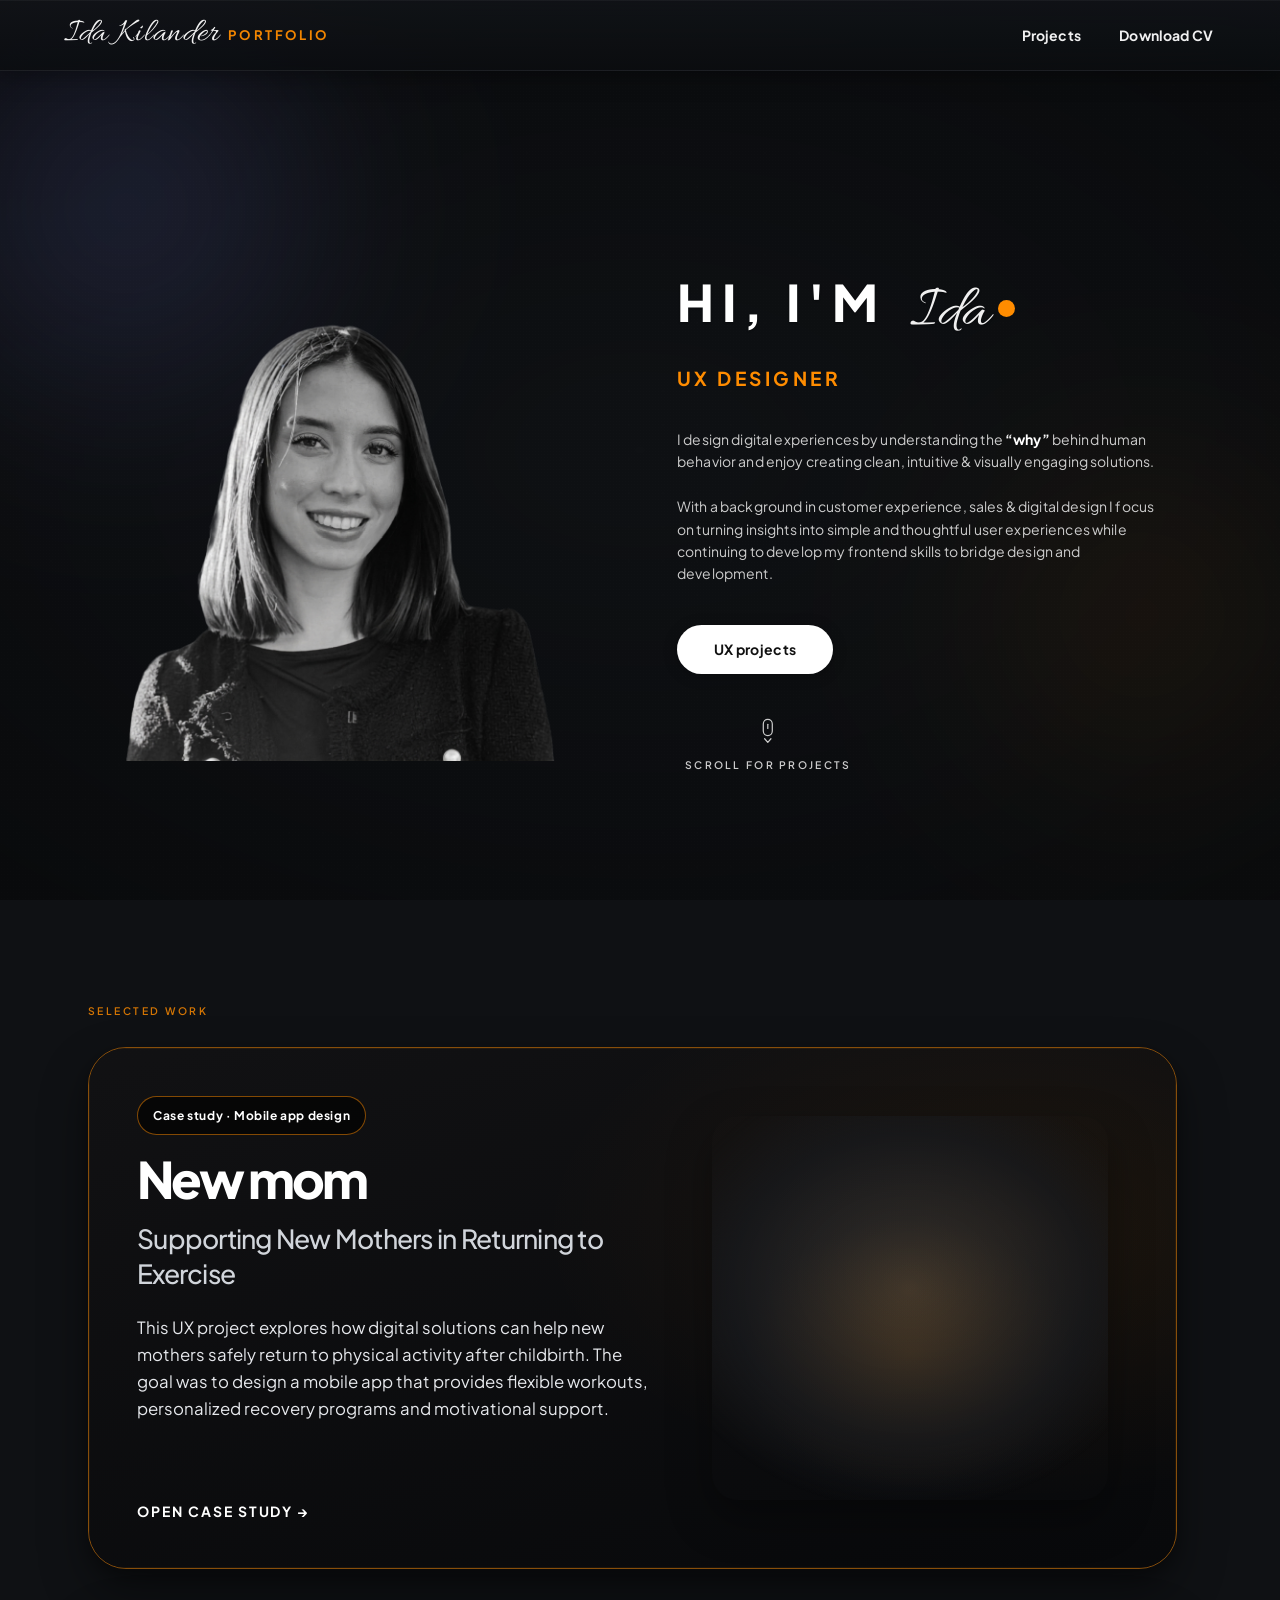
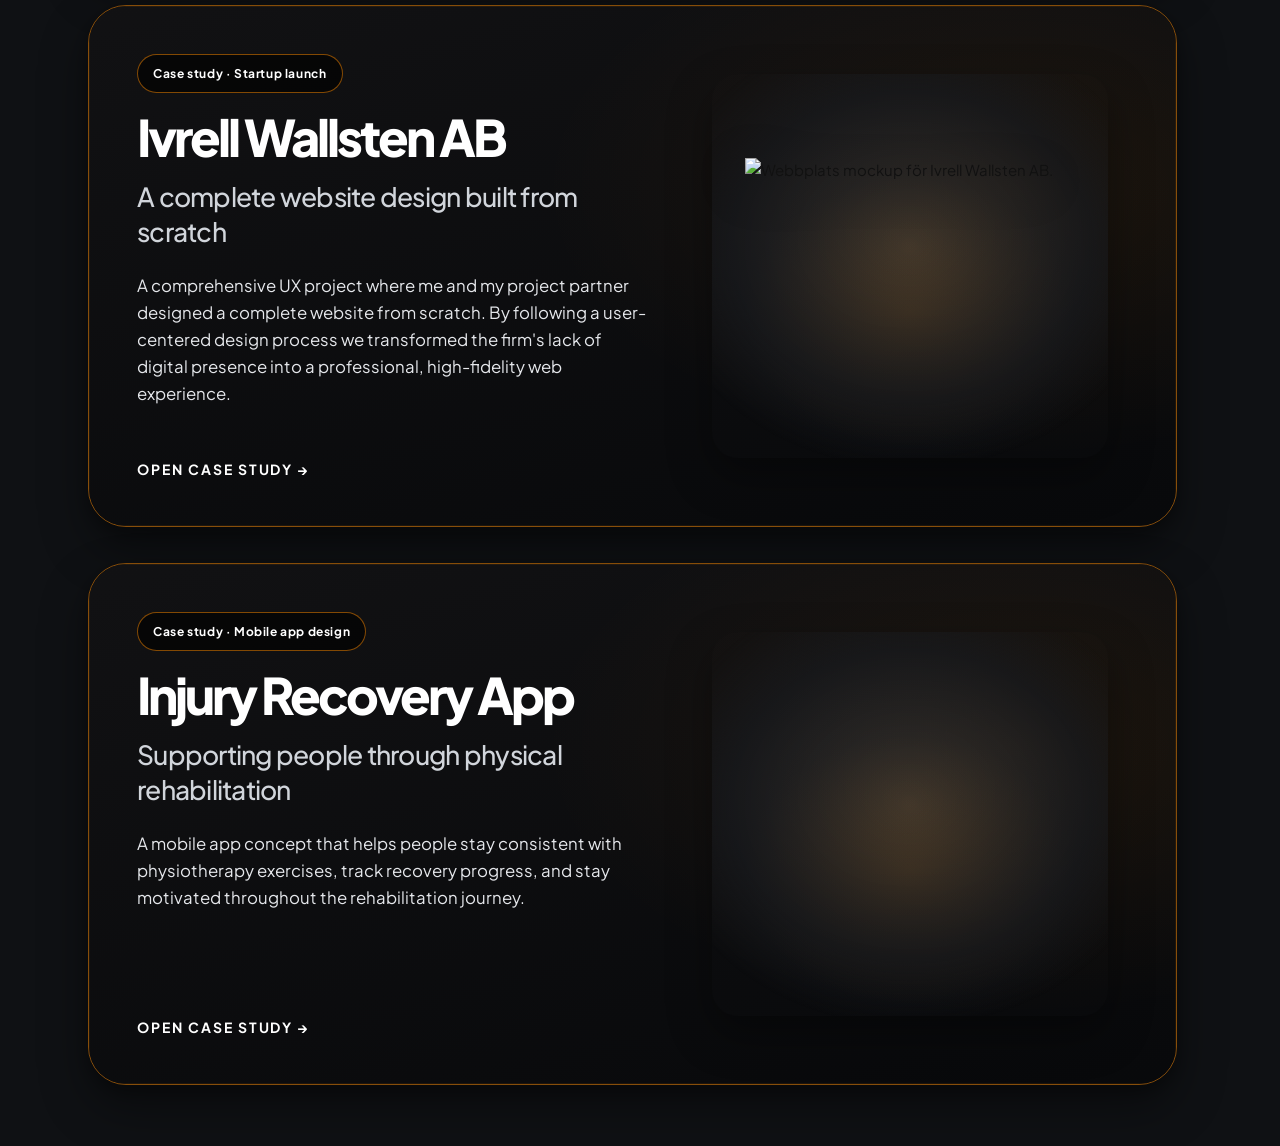
==== commit e6ce2f10: "Style desktop Download CV as a nav link instead of a button. Co-authored-by: Cursor <cursoragent@cur" ====
--- a/homepage.html
+++ b/homepage.html
@@ -679,26 +679,55 @@
       gap: 0.35rem;
     }
 
-    .topbar-nav a.download-cv.btn-primary--outline {
-      padding: 0.3rem 0.62rem 0.3rem 0.5rem;
-      border: 1px solid rgba(255, 255, 255, 0.9);
-      background: transparent;
-      color: #ffffff;
-      font-size: clamp(0.6rem, 2.45vw, 0.72rem);
-      font-weight: 600;
-      letter-spacing: 0.01em;
-      box-shadow: none;
-    }
-
-    .topbar-nav a.download-cv.btn-primary--outline:hover,
-    .topbar-nav a.download-cv.btn-primary--outline:active,
-    .topbar-nav a.download-cv.btn-primary--outline:focus-visible {
-      color: #ffffff;
-      text-shadow: none;
-      background: rgba(255, 255, 255, 0.06);
-      border-color: rgba(255, 255, 255, 0.95);
-      transform: none;
-      box-shadow: none;
+    @media (min-width: 901px) {
+      .topbar-nav a.download-cv.btn-primary.btn-primary--outline {
+        padding: 0.55rem 0.2rem 0.62rem;
+        border: none;
+        border-radius: 0;
+        background: transparent;
+        color: var(--nav-accent);
+        font-size: var(--ui-control-fs);
+        font-weight: 700;
+        letter-spacing: 0.01em;
+        box-shadow: none;
+        text-shadow: none;
+        transition:
+          color 0.38s cubic-bezier(0.4, 0, 0.2, 1),
+          text-shadow 0.38s cubic-bezier(0.4, 0, 0.2, 1),
+          transform 0.28s cubic-bezier(0.4, 0, 0.2, 1);
+      }
+
+      .topbar-nav a.download-cv.btn-primary.btn-primary--outline::after {
+        display: block;
+      }
+
+      .topbar-nav a.download-cv.btn-primary.btn-primary--outline:hover {
+        color: var(--nav-accent-hover);
+        text-shadow:
+          0 0 18px var(--nav-accent-glow),
+          0 0 36px var(--accent-warm-28);
+        background: transparent;
+        border: none;
+        box-shadow: none;
+        transform: none;
+      }
+
+      .topbar-nav a.download-cv.btn-primary.btn-primary--outline:active {
+        color: var(--nav-accent-active);
+        transform: translateY(0.5px);
+        text-shadow:
+          0 0 14px var(--accent-warm-55),
+          0 0 26px var(--accent-warm-22);
+      }
+
+      .topbar-nav a.download-cv.btn-primary.btn-primary--outline:focus-visible {
+        color: var(--nav-accent-hover);
+        text-shadow:
+          0 0 16px var(--nav-accent-glow),
+          0 0 32px var(--accent-warm-22);
+        outline: 2px solid var(--accent-warm-65);
+        outline-offset: 4px;
+      }
     }
 
     .lead--hero-mobile {
--- a/homepage-mobile.css
+++ b/homepage-mobile.css
@@ -53,13 +53,28 @@
     box-shadow: none !important;
   }
 
+  body.page-homepage .ambient-bg__float,
+  body.page-homepage .ambient-bg__float--1,
+  body.page-homepage .ambient-bg__float--2 {
+    display: none !important;
+    visibility: hidden !important;
+    opacity: 0 !important;
+    animation: none !important;
+  }
+
   body.page-homepage .ambient-bg__noise,
   body.page-homepage .ambient-bg__grid,
-  body.page-homepage .ambient-bg__float--1,
-  body.page-homepage .ambient-bg__float--2,
   body.page-homepage .ambient-bg__vignette {
     opacity: 0 !important;
-  }
+    animation: none !important;
+  }
+
+  body.page-homepage .hero-photo-mask,
+  body.page-homepage .hero-photo {
+    animation: none !important;
+    transform: none !important;
+  }
+
 }
 
 @media (max-width: 992px) {
@@ -177,12 +192,19 @@
     padding: 0;
   }
 
+  body.page-homepage .ambient-bg__float,
+  body.page-homepage .ambient-bg__float--1,
+  body.page-homepage .ambient-bg__float--2 {
+    display: none !important;
+    visibility: hidden !important;
+    animation: none !important;
+  }
+
   body.page-homepage .ambient-bg__noise,
   body.page-homepage .ambient-bg__grid,
-  body.page-homepage .ambient-bg__float--1,
-  body.page-homepage .ambient-bg__float--2,
   body.page-homepage .ambient-bg__vignette {
     opacity: 0 !important;
+    animation: none !important;
   }
 
   body.page-homepage .lead--hero-mobile {
